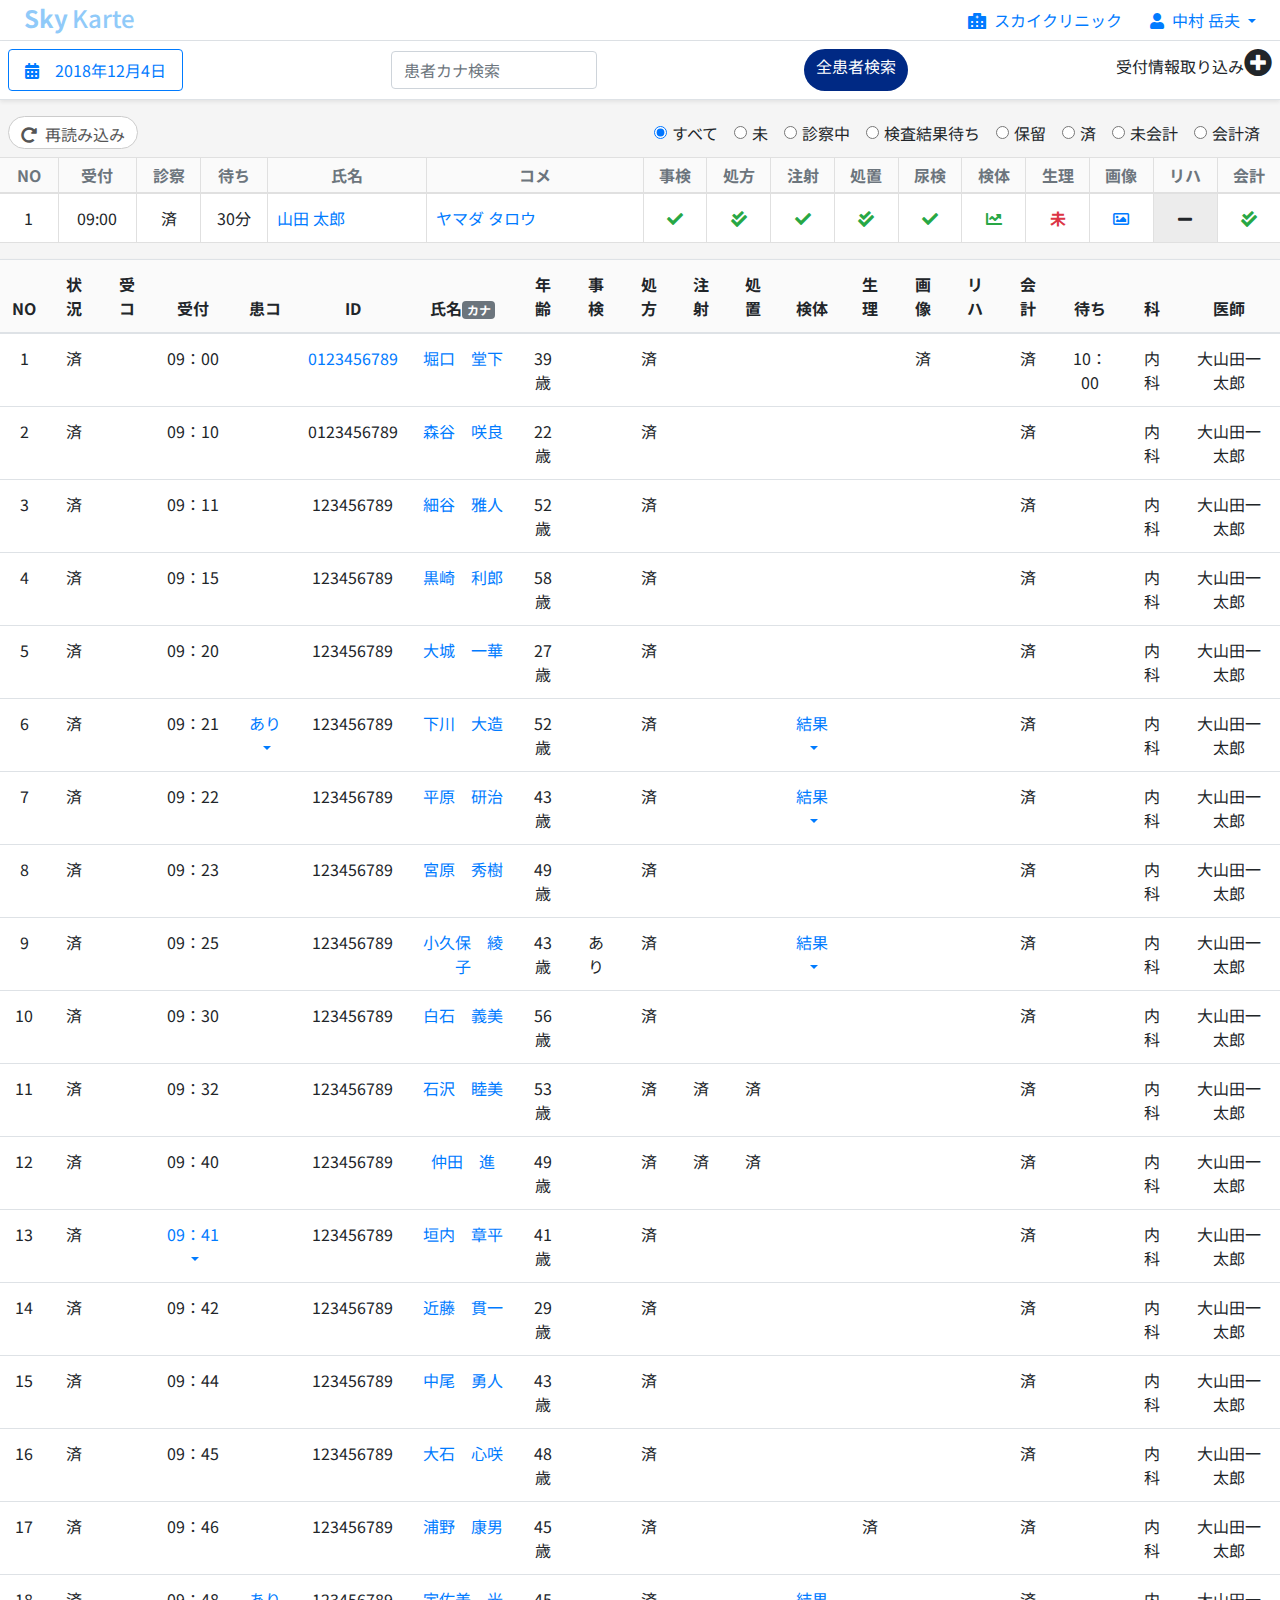
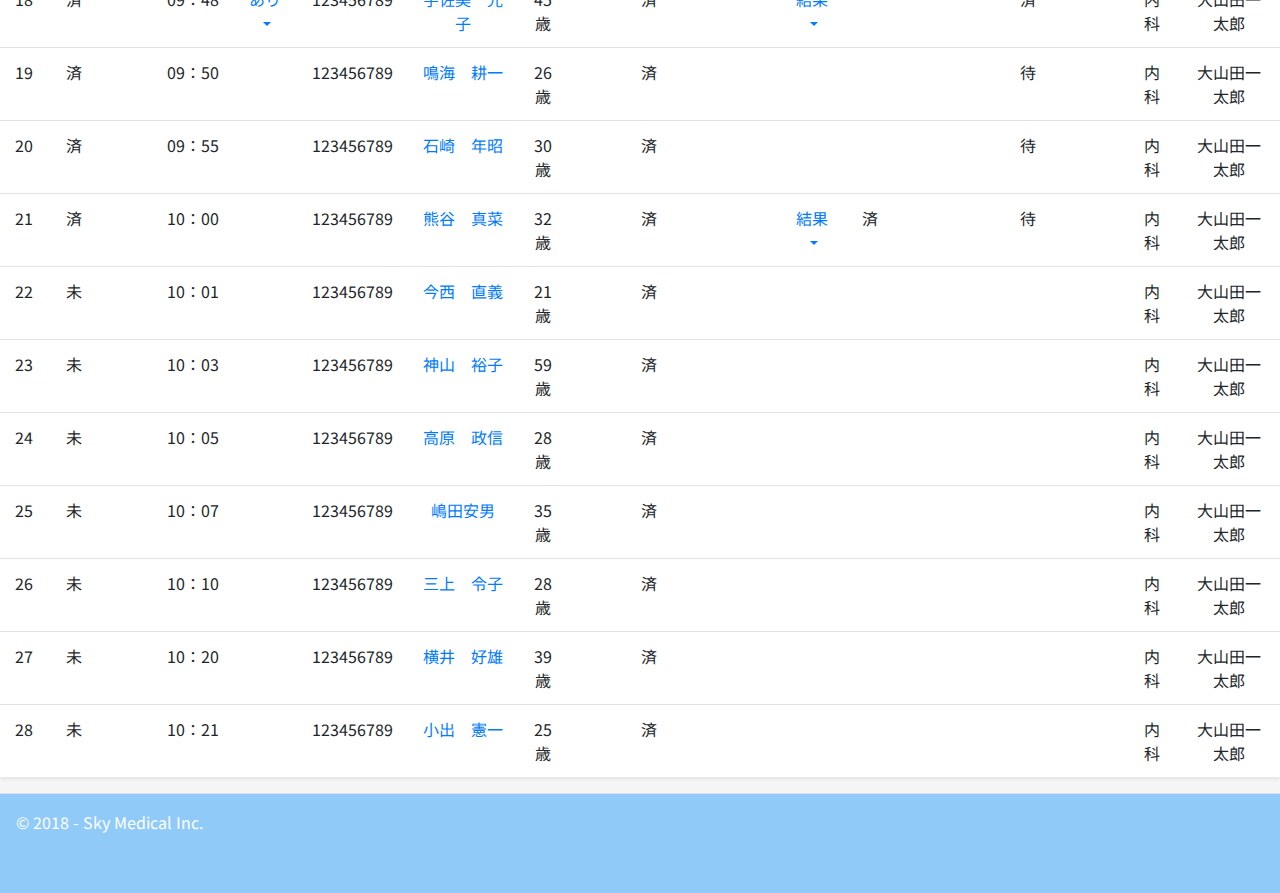
==== Views/2display/01.html @ 01bbee12 "init" ====
<!DOCTYPE html>
<html>

  <head>
    <meta http-equiv="Content-Type" content="text/html; charset=utf-8" />
    <meta charset="utf-8" />
    <meta name="viewport" content="width=device-width, initial-scale=1.0">
    <title>外来患者選択 - スカイカルテ！</title>

    <script src="../../Scripts/vender/jquery/jquery-3.3.1.min.js"></script>
    <script src="../../Scripts/vender/jquery/modernizr-2.8.3.js"></script>

    <link href="../../Content/common.css" rel="stylesheet" />

    <link href="../../Content/style.css" rel="stylesheet" />

    <link href="../../Content/vender/bootstrap/bootstrap.min.css"
      rel="stylesheet" />
    <link href="../../Content/vender/fontawesome/all.min.css" rel="stylesheet"
      />

    <link href="https://fonts.googleapis.com/css?family=Noto+Sans+JP"
      rel="stylesheet">

  </head>

  <body>
    <!-- header -->
    <header class="border-bottom header w-100">
      <div class="primary-bar d-flex justify-content-between px-4">
        <h1 class="h4 d-inline-block mt-1">
          <span class="font-weight-bold mr-1">Sky</span>Karte
        </h1>
        <div class="dropdown">
          <a href="#" class="ml-4 mr-4"><i class="fas fa-hospital-alt
              mr-2"></i>スカイクリニック</a>
          <a class="dropdown-toggle" href="#" role="button"
            id="dropdownPersonalLink" data-toggle="dropdown"
            aria-haspopup="true" aria-expanded="false">
            <i class="fas fa-user mr-2"></i>中村 岳夫
          </a>
          <div class="dropdown-menu" aria-labelledby="dropdownPersonalLink">
            <a class="dropdown-item" href="#">設定</a>
            <a class="dropdown-item" href="#">ログアウト</a>
          </div>
        </div>
      </div>
    </header>
    <!-- /header -->

    <!-- wrapper -->
    <div class="wrapper">

      <!-- controll area -->
      <div class="accordion bg-white border-bottom pt-2 shadow-sm"
        id="search_accordion">
        <div class="d-flex justify-content-between pb-2 px-2">
          <div class="d-flex">
            <p class="btn btn-outline-primary mb-0 px-3 py-2"><i class="fas
                fa-calendar-alt"></i><span class="pl-3">2018年12月4日</span></p>
          </div>
          <form class="form-inline">
            <input class="form-control" type="text" placeholder="患者カナ検索">
          </form>
          <span class="M-btn ripple"><a href="#" class="align-middle">全患者検索</a></span>
          <p class="collapsed PL-btn PL-btn-non" data-toggle="collapse"
            data-target="#collapseThree" aria-expanded="false"
            aria-controls="collapseThree">受付情報取り込み<i class="fas fa-plus-circle h3"></i></p>
        </div>
        <div id="collapseThree" class="collapse pb-2 px-2"
          aria-labelledby="headingThree" data-parent="#search_accordion">
          <span class="M-btn ripple"><a href="#" class="align-middle">全患者検索</a></span>
        </div>
      </div>
      <!-- /controll area -->

      <!-- content -->
      <div class="content">

        <!-- table -->
        <div class="mb-2 mt-3 d-flex justify-content-between px-2">
          <span class="M-btn-OL ripple"><a href="#" class="align-middle"><i class="fa fa-redo-alt mr-2"></i>再読み込み</a></span>
          <form class="exam-situation">
            <ul class="mb-0 mt-1">
              <li class="form-check form-check-inline exam--all">
                <input class="form-check-input" type="radio"
                  name="inlineRadioOptions" id="inlineRadio1" value="1"
                  checked>
                <label class="form-check-label" for="inlineRadio1">すべて</label>
              </li>
              <li class="form-check form-check-inline exam--yet">
                <input class="form-check-input" type="radio"
                  name="inlineRadioOptions" id="inlineRadio2" value="2">
                <label class="form-check-label" for="inlineRadio2">未</label>
              </li>
              <li class="form-check form-check-inline">
                <input class="form-check-input" type="radio"
                  name="inlineRadioOptions" id="inlineRadio3" value="3">
                <label class="form-check-label" for="inlineRadio3">診察中</label>
              </li>
              <li class="form-check form-check-inline">
                <input class="form-check-input" type="radio"
                  name="inlineRadioOptions" id="inlineRadio4" value="4">
                <label class="form-check-label" for="inlineRadio4">検査結果待ち</label>
              </li>
              <li class="form-check form-check-inline">
                <input class="form-check-input" type="radio"
                  name="inlineRadioOptions" id="inlineRadio5" value="5">
                <label class="form-check-label" for="inlineRadio5">保留</label>
              </li>
              <li class="form-check form-check-inline">
                <input class="form-check-input" type="radio"
                  name="inlineRadioOptions" id="inlineRadio6" value="6">
                <label class="form-check-label" for="inlineRadio6">済</label>
              </li>
              <li class="form-check form-check-inline">
                <input class="form-check-input" type="radio"
                  name="inlineRadioOptions" id="inlineRadio7" value="7">
                <label class="form-check-label" for="inlineRadio7">未会計</label>
              </li>
              <li class="form-check form-check-inline">
                <input class="form-check-input" type="radio"
                  name="inlineRadioOptions" id="inlineRadio8" value="8">
                <label class="form-check-label" for="inlineRadio8">会計済</label>
              </li>
            </ul>
          </form>

        </div>
        <table class="data-table mb-3">
          <thead>
            <tr>
              <th class="text-muted text-center" scope="col">NO</th>
              <th class="text-muted text-center" scope="col">受付</th>
              <th class="text-muted text-center" scope="col">診察</th>
              <th class="text-muted text-center" scope="col">待ち</th>
              <th class="text-muted text-center" scope="col">氏名</th>
              <th class="text-muted text-center" scope="col">コメ</th>
              <th class="text-muted text-center" scope="col">事検</th>
              <th class="text-muted text-center" scope="col">処方</th>
              <th class="text-muted text-center" scope="col">注射</th>
              <th class="text-muted text-center" scope="col">処置</th>
              <th class="text-muted text-center" scope="col">尿検</th>
              <th class="text-muted text-center" scope="col">検体</th>
              <th class="text-muted text-center" scope="col">生理</th>
              <th class="text-muted text-center" scope="col">画像</th>
              <th class="text-muted text-center" scope="col">リハ</th>
              <th class="text-muted text-center" scope="col">会計</th>
            </tr>
          </thead>
          <tbody>
            <tr class="exam__item exam__item--done">
              <td class="text-center py-2" scope="row">1</td>
              <td class="text-center">09:00</td>
              <td class="text-center">済</td>
              <td class="text-center">30分</td>
              <td class="text-left"><a href="02.html" title="0123456789"
                  class="px-2">山田 太郎</a></td>
              <td><a href="02.html" title="0123456789" class="px-2">ヤマダ タロウ</a></td>
              <td class="text-center"><i class="fas fa-check text-success"></i></td>
              <td class="text-center"><i class="fas fa-check-double
                  text-success"></i></td>
              <td class="text-center"><i class="fas fa-check text-success"></i></td>
              <td class="text-center"><i class="fas fa-check-double
                  text-success"></i></td>
              <td class="text-center"><i class="fas fa-check text-success"></i></td>
              <td class="text-center"><i class="fas fa-chart-line text-success"></i></td>
              <td class="text-center text-danger font-weight-bold">未</td>
              <td class="text-center"><a href="#"><i class="far fa-image"></i></a></td>
              <td class="text-center" style="background-color:
                rgba(0,0,0,.075)"><i class="fas fa-minus"></i></td>
              <td class="text-center"><i class="fas fa-check-double
                  text-success"></i></td>
            </tr>

          </tbody>
        </table>

        <table class="bg-white shadow-sm table table-hover">
          <thead class="">
              <tr>
                  <th class="text-center" scope="col">NO</th>
                  <th class="text-center" scope="col">状況</th>
                  <th class="text-center" scope="col">受コ</th>
                  <th class="text-center" scope="col">受付</th>
                  <th class="text-center" scope="col">患コ</th>
                  <th class="text-center" scope="col">ID</th>
                  <th class="text-center" scope="col">氏名<span class="badge badge-secondary">カナ</span></th>
                  <th class="text-center" scope="col">年齢</th>
                  <th class="text-center" scope="col">事検</th>
                  <th class="text-center" scope="col">処方</th>
                  <th class="text-center" scope="col">注射</th>
                  <th class="text-center" scope="col">処置</th>
                  <th class="text-center" scope="col">検体</th>
                  <th class="text-center" scope="col">生理</th>
                  <th class="text-center" scope="col">画像</th>
                  <th class="text-center" scope="col">リハ</th>
                  <th class="text-center" scope="col">会計</th>
                  <th class="text-center" scope="col">待ち</th>
                  <th class="text-center" scope="col">科</th>
                  <th class="text-center" scope="col">医師</th>
              </tr>
          </thead>
          <tbody>
              <tr>
                  <td class="text-center" scope="row">1</td>
                  <td class="text-center">済</td>
                  <td class="text-center"></td>
                  <td class="text-center">09：00</td>
                  <td class="text-center"></td>
                  <td class="text-center"><a href="/PatientDashboard">0123456789</a></td>
                  <td class="text-center"><a href="#ho" title="ホリグチ　ドウシタ">堀口　堂下</a></td>
                  <td class="text-center">39歳</td>
                  <td class="text-center"></td>
                  <td class="text-center">済</td>
                  <td class="text-center"></td>
                  <td class="text-center"></td>
                  <td class="text-center"></td>
                  <td class="text-center"></td>
                  <td class="text-center">済</td>
                  <td class="text-center"></td>
                  <td class="text-center">済</td>
                  <td class="text-center">10：00</td>
                  <td class="text-center">内科</td>
                  <td class="text-center">大山田一太郎</td>
              </tr>
              <tr>
                  <td class="text-center" scope="row">2</td>
                  <td class="text-center">済</td>
                  <td class="text-center"></td>
                  <td class="text-center">09：10</td>
                  <td class="text-center"></td>
                  <td class="text-center">0123456789</td>
                  <td class="text-center"><a href="#ho" title="モリヤ　サラ">森谷　咲良</a></td>
                  <td class="text-center">22歳</td>
                  <td class="text-center"></td>
                  <td class="text-center">済</td>
                  <td class="text-center"></td>
                  <td class="text-center"></td>
                  <td class="text-center"></td>
                  <td class="text-center"></td>
                  <td class="text-center"></td>
                  <td class="text-center"></td>
                  <td class="text-center">済</td>
                  <td class="text-center"></td>
                  <td class="text-center">内科</td>
                  <td class="text-center">大山田一太郎</td>
              </tr>
              <tr>
                  <td class="text-center" scope="row">3</td>
                  <td class="text-center">済</td>
                  <td class="text-center"></td>
                  <td class="text-center">09：11</td>
                  <td class="text-center"></td>
                  <td class="text-center">123456789</td>
                  <td class="text-center"><a href="#ho" title="ホソヤ　マサト">細谷　雅人</a></td>
                  <td class="text-center">52歳</td>
                  <td class="text-center"></td>
                  <td class="text-center">済</td>
                  <td class="text-center"></td>
                  <td class="text-center"></td>
                  <td class="text-center"></td>
                  <td class="text-center"></td>
                  <td class="text-center"></td>
                  <td class="text-center"></td>
                  <td class="text-center">済</td>
                  <td class="text-center"></td>
                  <td class="text-center">内科</td>
                  <td class="text-center">大山田一太郎</td>
              </tr>
              <tr>
                  <td class="text-center" scope="row">4</td>
                  <td class="text-center">済</td>
                  <td class="text-center"></td>
                  <td class="text-center">09：15</td>
                  <td class="text-center"></td>
                  <td class="text-center">123456789</td>
                  <td class="text-center"><a href="#ho" title="クロザキ　トシロウ">黒崎　利郎</a></td>
                  <td class="text-center">58歳</td>
                  <td class="text-center"></td>
                  <td class="text-center">済</td>
                  <td class="text-center"></td>
                  <td class="text-center"></td>
                  <td class="text-center"></td>
                  <td class="text-center"></td>
                  <td class="text-center"></td>
                  <td class="text-center"></td>
                  <td class="text-center">済</td>
                  <td class="text-center"></td>
                  <td class="text-center">内科</td>
                  <td class="text-center">大山田一太郎</td>
              </tr>
              <tr>
                  <td class="text-center" scope="row">5</td>
                  <td class="text-center">済</td>
                  <td class="text-center"></td>
                  <td class="text-center">09：20</td>
                  <td class="text-center"></td>
                  <td class="text-center">123456789</td>
                  <td class="text-center"><a href="#ho" title="オオシロ　イチカ">大城　一華</a></td>
                  <td class="text-center">27歳</td>
                  <td class="text-center"></td>
                  <td class="text-center">済</td>
                  <td class="text-center"></td>
                  <td class="text-center"></td>
                  <td class="text-center"></td>
                  <td class="text-center"></td>
                  <td class="text-center"></td>
                  <td class="text-center"></td>
                  <td class="text-center">済</td>
                  <td class="text-center"></td>
                  <td class="text-center">内科</td>
                  <td class="text-center">大山田一太郎</td>
              </tr>
              <tr>
                  <td class="text-center" scope="row">6</td>
                  <td class="text-center">済</td>
                  <td class="text-center"></td>
                  <td class="text-center">09：21</td>
                  <td class="text-center">
                      <div class="dropdown">
                          <a class="dropdown-toggle" href="#" role="button" id="dropdownMenuLink" data-toggle="dropdown" aria-haspopup="true" aria-expanded="false">あり</a>
                          <div class="dropdown-menu" aria-labelledby="dropdownMenuLink">
                              <a class="dropdown-item" href="#">難聴</a>
                          </div>
                      </div>
                  </td>
                  <td class="text-center">123456789</td>
                  <td class="text-center"><a href="#ho" title="シモカワ　タイゾウ">下川　大造</a></td>
                  <td class="text-center">52歳</td>
                  <td class="text-center"></td>
                  <td class="text-center">済</td>
                  <td class="text-center"></td>
                  <td class="text-center"></td>
                  <td class="text-center">
                      <div class="dropdown">
                          <a class="dropdown-toggle" href="#" role="button" id="dropdownMenuLink" data-toggle="dropdown" aria-haspopup="true" aria-expanded="false">
                              結果
                          </a>
                          <div class="dropdown-menu" aria-labelledby="dropdownMenuLink">
                              <a class="dropdown-item" href="#">最終</a>
                              <a class="dropdown-item" href="#">中間</a>
                          </div>
                      </div>
                  </td>
                  <td class="text-center"></td>
                  <td class="text-center"></td>
                  <td class="text-center"></td>
                  <td class="text-center">済</td>
                  <td class="text-center"></td>
                  <td class="text-center">内科</td>
                  <td class="text-center">大山田一太郎</td>
              </tr>
              <tr>
                  <td class="text-center" scope="row">7</td>
                  <td class="text-center">済</td>
                  <td class="text-center"></td>
                  <td class="text-center">09：22</td>
                  <td class="text-center"></td>
                  <td class="text-center">123456789</td>
                  <td class="text-center"><a href="#ho" title="ヒラハラ　ケンジ">平原　研治</a></td>
                  <td class="text-center">43歳</td>
                  <td class="text-center"></td>
                  <td class="text-center">済</td>
                  <td class="text-center"></td>
                  <td class="text-center"></td>
                  <td class="text-center">
                      <div class="dropdown">
                          <a class="dropdown-toggle" href="#" role="button" id="dropdownMenuLink" data-toggle="dropdown" aria-haspopup="true" aria-expanded="false">
                              結果
                          </a>
                          <div class="dropdown-menu" aria-labelledby="dropdownMenuLink">
                              <a class="dropdown-item" href="#">最終</a>
                              <a class="dropdown-item" href="#">中間</a>
                          </div>
                      </div>
                  </td>
                  <td class="text-center"></td>
                  <td class="text-center"></td>
                  <td class="text-center"></td>
                  <td class="text-center">済</td>
                  <td class="text-center"></td>
                  <td class="text-center">内科</td>
                  <td class="text-center">大山田一太郎</td>
              </tr>
              <tr>
                  <td class="text-center" scope="row">8</td>
                  <td class="text-center">済</td>
                  <td class="text-center"></td>
                  <td class="text-center">09：23</td>
                  <td class="text-center"></td>
                  <td class="text-center">123456789</td>
                  <td class="text-center"><a href="#ho" title="ミヤハラ　ヒデキ">宮原　秀樹</a></td>
                  <td class="text-center">49歳</td>
                  <td class="text-center"></td>
                  <td class="text-center">済</td>
                  <td class="text-center"></td>
                  <td class="text-center"></td>
                  <td class="text-center"></td>
                  <td class="text-center"></td>
                  <td class="text-center"></td>
                  <td class="text-center"></td>
                  <td class="text-center">済</td>
                  <td class="text-center"></td>
                  <td class="text-center">内科</td>
                  <td class="text-center">大山田一太郎</td>
              </tr>
              <tr>
                  <td class="text-center" scope="row">9</td>
                  <td class="text-center">済</td>
                  <td class="text-center"></td>
                  <td class="text-center">09：25</td>
                  <td class="text-center"></td>
                  <td class="text-center">123456789</td>
                  <td class="text-center"><a href="#ho" title="コクボ　アヤコ">小久保　綾子</a></td>
                  <td class="text-center">43歳</td>
                  <td class="text-center">あり</td>
                  <td class="text-center">済</td>
                  <td class="text-center"></td>
                  <td class="text-center"></td>
                  <td class="text-center">
                      <div class="dropdown">
                          <a class="dropdown-toggle" href="#" role="button" id="dropdownMenuLink" data-toggle="dropdown" aria-haspopup="true" aria-expanded="false">
                              結果
                          </a>
                          <div class="dropdown-menu" aria-labelledby="dropdownMenuLink">
                              <a class="dropdown-item" href="#">最終</a>
                              <a class="dropdown-item" href="#">中間</a>
                          </div>
                      </div>
                  </td>
                  <td class="text-center"></td>
                  <td class="text-center"></td>
                  <td class="text-center"></td>
                  <td class="text-center">済</td>
                  <td class="text-center"></td>
                  <td class="text-center">内科</td>
                  <td class="text-center">大山田一太郎</td>
              </tr>
              <tr>
                  <td class="text-center" scope="row">10</td>
                  <td class="text-center">済</td>
                  <td class="text-center"></td>
                  <td class="text-center">09：30</td>
                  <td class="text-center"></td>
                  <td class="text-center">123456789</td>
                  <td class="text-center"><a href="#ho" title="シライシ　ヨシミ">白石　義美</a></td>
                  <td class="text-center">56歳</td>
                  <td class="text-center"></td>
                  <td class="text-center">済</td>
                  <td class="text-center"></td>
                  <td class="text-center"></td>
                  <td class="text-center"></td>
                  <td class="text-center"></td>
                  <td class="text-center"></td>
                  <td class="text-center"></td>
                  <td class="text-center">済</td>
                  <td class="text-center"></td>
                  <td class="text-center">内科</td>
                  <td class="text-center">大山田一太郎</td>
              </tr>
              <tr>
                  <td class="text-center" scope="row">11</td>
                  <td class="text-center">済</td>
                  <td class="text-center"></td>
                  <td class="text-center">09：32</td>
                  <td class="text-center"></td>
                  <td class="text-center">123456789</td>
                  <td class="text-center"><a href="#ho" title="イシザワ　ムツミ">石沢　睦美</a></td>
                  <td class="text-center">53歳</td>
                  <td class="text-center"></td>
                  <td class="text-center">済</td>
                  <td class="text-center">済</td>
                  <td class="text-center">済</td>
                  <td class="text-center"></td>
                  <td class="text-center"></td>
                  <td class="text-center"></td>
                  <td class="text-center"></td>
                  <td class="text-center">済</td>
                  <td class="text-center"></td>
                  <td class="text-center">内科</td>
                  <td class="text-center">大山田一太郎</td>
              </tr>
              <tr>
                  <td class="text-center" scope="row">12</td>
                  <td class="text-center">済</td>
                  <td class="text-center"></td>
                  <td class="text-center">09：40</td>
                  <td class="text-center"></td>
                  <td class="text-center">123456789</td>
                  <td class="text-center"><a href="#ho" title="ナカダ　ススム">仲田　進</a></td>
                  <td class="text-center">49歳</td>
                  <td class="text-center"></td>
                  <td class="text-center">済</td>
                  <td class="text-center">済</td>
                  <td class="text-center">済</td>
                  <td class="text-center"></td>
                  <td class="text-center"></td>
                  <td class="text-center"></td>
                  <td class="text-center"></td>
                  <td class="text-center">済</td>
                  <td class="text-center"></td>
                  <td class="text-center">内科</td>
                  <td class="text-center">大山田一太郎</td>
              </tr>
              <tr>
                  <td class="text-center" scope="row">13</td>
                  <td class="text-center">済</td>
                  <td class="text-center">
                  </td>
                  <td class="text-center">
                    <div class="dropdown">
                      <a class="dropdown-toggle" href="#" role="button" id="dropdownMenuLink" data-toggle="dropdown" aria-haspopup="true" aria-expanded="false">09：41</a>
                      <div class="dropdown-menu" aria-labelledby="dropdownMenuLink">
                        <a class="dropdown-item" href="#">早めに診察</a>
                      </div>
                    </div>
                  </td>
                  <td class="text-center"></td>
                  <td class="text-center">123456789</td>
                  <td class="text-center"><a href="#ho" title="カキウチ　ショウヘイ">垣内　章平</a></td>
                  <td class="text-center">41歳</td>
                  <td class="text-center"></td>
                  <td class="text-center">済</td>
                  <td class="text-center"></td>
                  <td class="text-center"></td>
                  <td class="text-center"></td>
                  <td class="text-center"></td>
                  <td class="text-center"></td>
                  <td class="text-center"></td>
                  <td class="text-center">済</td>
                  <td class="text-center"></td>
                  <td class="text-center">内科</td>
                  <td class="text-center">大山田一太郎</td>
              </tr>
              <tr>
                  <td class="text-center" scope="row">14</td>
                  <td class="text-center">済</td>
                  <td class="text-center"></td>
                  <td class="text-center">09：42</td>
                  <td class="text-center"></td>
                  <td class="text-center">123456789</td>
                  <td class="text-center"><a href="#ho" title="コンドウ　カンイチ">近藤　貫一</a></td>
                  <td class="text-center">29歳</td>
                  <td class="text-center"></td>
                  <td class="text-center">済</td>
                  <td class="text-center"></td>
                  <td class="text-center"></td>
                  <td class="text-center"></td>
                  <td class="text-center"></td>
                  <td class="text-center"></td>
                  <td class="text-center"></td>
                  <td class="text-center">済</td>
                  <td class="text-center"></td>
                  <td class="text-center">内科</td>
                  <td class="text-center">大山田一太郎</td>
              </tr>
              <tr>
                  <td class="text-center" scope="row">15</td>
                  <td class="text-center">済</td>
                  <td class="text-center"></td>
                  <td class="text-center">09：44</td>
                  <td class="text-center"></td>
                  <td class="text-center">123456789</td>
                  <td class="text-center"><a href="#ho" title="ナカオ　ハヤト">中尾　勇人</a></td>
                  <td class="text-center">43歳</td>
                  <td class="text-center"></td>
                  <td class="text-center">済</td>
                  <td class="text-center"></td>
                  <td class="text-center"></td>
                  <td class="text-center"></td>
                  <td class="text-center"></td>
                  <td class="text-center"></td>
                  <td class="text-center"></td>
                  <td class="text-center">済</td>
                  <td class="text-center"></td>
                  <td class="text-center">内科</td>
                  <td class="text-center">大山田一太郎</td>
              </tr>
              <tr>
                  <td class="text-center" scope="row">16</td>
                  <td class="text-center">済</td>
                  <td class="text-center"></td>
                  <td class="text-center">09：45</td>
                  <td class="text-center"></td>
                  <td class="text-center">123456789</td>
                  <td class="text-center"><a href="#ho" title="オオイシ　ミサキ">大石　心咲</a></td>
                  <td class="text-center">48歳</td>
                  <td class="text-center"></td>
                  <td class="text-center">済</td>
                  <td class="text-center"></td>
                  <td class="text-center"></td>
                  <td class="text-center"></td>
                  <td class="text-center"></td>
                  <td class="text-center"></td>
                  <td class="text-center"></td>
                  <td class="text-center">済</td>
                  <td class="text-center"></td>
                  <td class="text-center">内科</td>
                  <td class="text-center">大山田一太郎</td>
              </tr>
              <tr>
                  <td class="text-center" scope="row">17</td>
                  <td class="text-center">済</td>
                  <td class="text-center"></td>
                  <td class="text-center">09：46</td>
                  <td class="text-center"></td>
                  <td class="text-center">123456789</td>
                  <td class="text-center"><a href="#ho" title="ウラノ　ヤスオ">浦野　康男</a></td>
                  <td class="text-center">45歳</td>
                  <td class="text-center"></td>
                  <td class="text-center">済</td>
                  <td class="text-center"></td>
                  <td class="text-center"></td>
                  <td class="text-center"></td>
                  <td class="text-center">済</td>
                  <td class="text-center"></td>
                  <td class="text-center"></td>
                  <td class="text-center">済</td>
                  <td class="text-center"></td>
                  <td class="text-center">内科</td>
                  <td class="text-center">大山田一太郎</td>
              </tr>
              <tr>
                  <td class="text-center" scope="row">18</td>
                  <td class="text-center">済</td>
                  <td class="text-center"></td>
                  <td class="text-center">09：48</td>
                  <td class="text-center">
                      <div class="dropdown">
                          <a class="dropdown-toggle" href="#" role="button" id="dropdownMenuLink" data-toggle="dropdown" aria-haspopup="true" aria-expanded="false">あり</a>
                          <div class="dropdown-menu" aria-labelledby="dropdownMenuLink">
                              <a class="dropdown-item" href="#">VIP</a>
                          </div>
                      </div>
                  </td>
                  <td class="text-center">123456789</td>
                  <td class="text-center"><a href="#ho" title="ウサミ　ミツコ">宇佐美　光子</a></td>
                  <td class="text-center">45歳</td>
                  <td class="text-center"></td>
                  <td class="text-center">済</td>
                  <td class="text-center"></td>
                  <td class="text-center"></td>
                  <td class="text-center">
                      <div class="dropdown">
                          <a class="dropdown-toggle" href="#" role="button" id="dropdownMenuLink" data-toggle="dropdown" aria-haspopup="true" aria-expanded="false">
                              結果
                          </a>
                          <div class="dropdown-menu" aria-labelledby="dropdownMenuLink">
                              <a class="dropdown-item" href="#">最終</a>
                              <a class="dropdown-item" href="#">中間</a>
                          </div>
                      </div>
                  </td>
                  <td class="text-center"></td>
                  <td class="text-center"></td>
                  <td class="text-center"></td>
                  <td class="text-center">済</td>
                  <td class="text-center"></td>
                  <td class="text-center">内科</td>
                  <td class="text-center">大山田一太郎</td>
              </tr>
              <tr>
                  <td class="text-center" scope="row">19</td>
                  <td class="text-center">済</td>
                  <td class="text-center"></td>
                  <td class="text-center">09：50</td>
                  <td class="text-center"></td>
                  <td class="text-center">123456789</td>
                  <td class="text-center"><a href="#ho" title="ナルミ　コウイチ">鳴海　耕一</a></td>
                  <td class="text-center">26歳</td>
                  <td class="text-center"></td>
                  <td class="text-center">済</td>
                  <td class="text-center"></td>
                  <td class="text-center"></td>
                  <td class="text-center"></td>
                  <td class="text-center"></td>
                  <td class="text-center"></td>
                  <td class="text-center"></td>
                  <td class="text-center">待</td>
                  <td class="text-center"></td>
                  <td class="text-center">内科</td>
                  <td class="text-center">大山田一太郎</td>
              </tr>
              <tr>
                  <td class="text-center" scope="row">20</td>
                  <td class="text-center">済</td>
                  <td class="text-center"></td>
                  <td class="text-center">09：55</td>
                  <td class="text-center"></td>
                  <td class="text-center">123456789</td>
                  <td class="text-center"><a href="#ho" title="イシザキ　トシアキ">石崎　年昭</a></td>
                  <td class="text-center">30歳</td>
                  <td class="text-center"></td>
                  <td class="text-center">済</td>
                  <td class="text-center"></td>
                  <td class="text-center"></td>
                  <td class="text-center"></td>
                  <td class="text-center"></td>
                  <td class="text-center"></td>
                  <td class="text-center"></td>
                  <td class="text-center">待</td>
                  <td class="text-center"></td>
                  <td class="text-center">内科</td>
                  <td class="text-center">大山田一太郎</td>
              </tr>
              <tr>
                  <td class="text-center" scope="row">21</td>
                  <td class="text-center">済</td>
                  <td class="text-center"></td>
                  <td class="text-center">10：00</td>
                  <td class="text-center"></td>
                  <td class="text-center">123456789</td>
                  <td class="text-center"><a href="#ho" title="クマガ　ヤマナ">熊谷　真菜</a></td>
                  <td class="text-center">32歳</td>
                  <td class="text-center"></td>
                  <td class="text-center">済</td>
                  <td class="text-center"></td>
                  <td class="text-center"></td>
                  <td class="text-center">
                      <div class="dropdown">
                          <a class="dropdown-toggle" href="#" role="button" id="dropdownMenuLink" data-toggle="dropdown" aria-haspopup="true" aria-expanded="false">
                              結果
                          </a>
                          <div class="dropdown-menu" aria-labelledby="dropdownMenuLink">
                              <a class="dropdown-item" href="#">最終</a>
                              <a class="dropdown-item" href="#">中間</a>
                          </div>
                      </div>
                  </td>
                  <td class="text-center">済</td>
                  <td class="text-center"></td>
                  <td class="text-center"></td>
                  <td class="text-center">待</td>
                  <td class="text-center"></td>
                  <td class="text-center">内科</td>
                  <td class="text-center">大山田一太郎</td>
              </tr>
              <tr>
                  <td class="text-center" scope="row">22</td>
                  <td class="text-center">未</td>
                  <td class="text-center"></td>
                  <td class="text-center">10：01</td>
                  <td class="text-center"></td>
                  <td class="text-center">123456789</td>
                  <td class="text-center"><a href="#ho" title="イマニシ　ナオヨシ">今西　直義</a></td>
                  <td class="text-center">21歳</td>
                  <td class="text-center"></td>
                  <td class="text-center">済</td>
                  <td class="text-center"></td>
                  <td class="text-center"></td>
                  <td class="text-center"></td>
                  <td class="text-center"></td>
                  <td class="text-center"></td>
                  <td class="text-center"></td>
                  <td class="text-center"></td>
                  <td class="text-center"></td>
                  <td class="text-center">内科</td>
                  <td class="text-center">大山田一太郎</td>
              </tr>
              <tr>
                  <td class="text-center" scope="row">23</td>
                  <td class="text-center">未</td>
                  <td class="text-center"></td>
                  <td class="text-center">10：03</td>
                  <td class="text-center"></td>
                  <td class="text-center">123456789</td>
                  <td class="text-center"><a href="#ho" title="カミヤマ　ヒロコ">神山　裕子</a></td>
                  <td class="text-center">59歳</td>
                  <td class="text-center"></td>
                  <td class="text-center">済</td>
                  <td class="text-center"></td>
                  <td class="text-center"></td>
                  <td class="text-center"></td>
                  <td class="text-center"></td>
                  <td class="text-center"></td>
                  <td class="text-center"></td>
                  <td class="text-center"></td>
                  <td class="text-center"></td>
                  <td class="text-center">内科</td>
                  <td class="text-center">大山田一太郎</td>
              </tr>
              <tr>
                  <td class="text-center" scope="row">24</td>
                  <td class="text-center">未</td>
                  <td class="text-center"></td>
                  <td class="text-center">10：05</td>
                  <td class="text-center"></td>
                  <td class="text-center">123456789</td>
                  <td class="text-center"><a href="#ho" title="タカハラ　マサノブ">高原　政信</a></td>
                  <td class="text-center">28歳</td>
                  <td class="text-center"></td>
                  <td class="text-center">済</td>
                  <td class="text-center"></td>
                  <td class="text-center"></td>
                  <td class="text-center"></td>
                  <td class="text-center"></td>
                  <td class="text-center"></td>
                  <td class="text-center"></td>
                  <td class="text-center"></td>
                  <td class="text-center"></td>
                  <td class="text-center">内科</td>
                  <td class="text-center">大山田一太郎</td>
              </tr>
              <tr>
                  <td class="text-center" scope="row">25</td>
                  <td class="text-center">未</td>
                  <td class="text-center"></td>
                  <td class="text-center">10：07</td>
                  <td class="text-center"></td>
                  <td class="text-center">123456789</td>
                  <td class="text-center"><a href="#ho" title="シマダヤスオ">嶋田安男</a></td>
                  <td class="text-center">35歳</td>
                  <td class="text-center"></td>
                  <td class="text-center">済</td>
                  <td class="text-center"></td>
                  <td class="text-center"></td>
                  <td class="text-center"></td>
                  <td class="text-center"></td>
                  <td class="text-center"></td>
                  <td class="text-center"></td>
                  <td class="text-center"></td>
                  <td class="text-center"></td>
                  <td class="text-center">内科</td>
                  <td class="text-center">大山田一太郎</td>
              </tr>
              <tr>
                  <td class="text-center" scope="row">26</td>
                  <td class="text-center">未</td>
                  <td class="text-center"></td>
                  <td class="text-center">10：10</td>
                  <td class="text-center"></td>
                  <td class="text-center">123456789</td>
                  <td class="text-center"><a href="#ho" title="ミカミ　レイコ">三上　令子</a></td>
                  <td class="text-center">28歳</td>
                  <td class="text-center"></td>
                  <td class="text-center">済</td>
                  <td class="text-center"></td>
                  <td class="text-center"></td>
                  <td class="text-center"></td>
                  <td class="text-center"></td>
                  <td class="text-center"></td>
                  <td class="text-center"></td>
                  <td class="text-center"></td>
                  <td class="text-center"></td>
                  <td class="text-center">内科</td>
                  <td class="text-center">大山田一太郎</td>
              </tr>
              <tr>
                  <td class="text-center" scope="row">27</td>
                  <td class="text-center">未</td>
                  <td class="text-center"></td>
                  <td class="text-center">10：20</td>
                  <td class="text-center"></td>
                  <td class="text-center">123456789</td>
                  <td class="text-center"><a href="#ho" title="ヨコイ　ヨシオ">横井　好雄</a></td>
                  <td class="text-center">39歳</td>
                  <td class="text-center"></td>
                  <td class="text-center">済</td>
                  <td class="text-center"></td>
                  <td class="text-center"></td>
                  <td class="text-center"></td>
                  <td class="text-center"></td>
                  <td class="text-center"></td>
                  <td class="text-center"></td>
                  <td class="text-center"></td>
                  <td class="text-center"></td>
                  <td class="text-center">内科</td>
                  <td class="text-center">大山田一太郎</td>
              </tr>
              <tr>
                  <td class="text-center" scope="row">28</td>
                  <td class="text-center">未</td>
                  <td class="text-center"></td>
                  <td class="text-center">10：21</td>
                  <td class="text-center"></td>
                  <td class="text-center">123456789</td>
                  <td class="text-center"><a href="#ho" title="オデ　ケンイチ">小出　憲一</a></td>
                  <td class="text-center">25歳</td>
                  <td class="text-center"></td>
                  <td class="text-center">済</td>
                  <td class="text-center"></td>
                  <td class="text-center"></td>
                  <td class="text-center"></td>
                  <td class="text-center"></td>
                  <td class="text-center"></td>
                  <td class="text-center"></td>
                  <td class="text-center"></td>
                  <td class="text-center"></td>
                  <td class="text-center">内科</td>
                  <td class="text-center">大山田一太郎</td>
              </tr>
          </tbody>
      </table>


        <!-- /table -->
  

      </div>
      <!-- /content -->

      <!-- footer -->
      <footer class="footer">
        <p>&copy; 2018 - Sky Medical Inc.</p>
      </footer>
      <!-- /footer -->

    </div>
    <!-- /wrapper -->


    <script>
      $('.exam--all').click(function () {
        $('.exam__item').removeClass('d-none');
      })

      $('.exam--yet').click(function () {
        $('.exam__item--done').addClass('d-none');
      })

    </script>
    <script>
      $('.gotoTwoThree').click(function () {
        var backto = localStorage.getItem("backto");
        if (backto != 1) {
          window.open('03.html', '_blank');
        }
      })

    </script>
    <script src="../../Scripts/vender/bootstrap/popper.min.js"></script>
    <script src="../../Scripts/vender/bootstrap/bootstrap.min.js"></script>
    <script src="../../Scripts/ripple.js"></script>

  </body>

</html>
---- Content/common.css ----
@charset "UTF-8";

/*=========================================================================
//
// Base
//
==========================================================================*/

body {
	font-family: -apple-system, BlinkMacSystemFont, 'Noto Sans JP', "Lucida Grande", "Helvetica Neue", YuGothic, "ヒラギノ角ゴ ProN W3", Hiragino Kaku Gothic ProN, Arial, "メイリオ", Meiryo, sans-serif !important;
	background: #f5f5f5 !important;
}

.table thead {
	background: #fafafa;
}

ol,
ul {
	list-style: none;
}

a:visited {
	color: #d05ce3;
}

.bg-color-bg {
	background: #eceff1 !important;
}

::-webkit-scrollbar {
	width: 10px;
}

::-webkit-scrollbar-track {
	background: #fff;
	border-left: solid 1px #ececec;
}

::-webkit-scrollbar-thumb {
	background: #ccc;
	border-radius: 10px;
	box-shadow: inset 0 0 0 2px #fff;
}

/*=========================================================================
//
// Layout
//
==========================================================================*/

.header {
	border-bottom: 1px solid #dee2e6 !important;
	box-sizing: border-box;
	width: 100%;
}

.wrapper {}

.content {}

.contentP {
	margin: 116px 16px 16px 16px;
}

.sidemenu {}

.footer {
	background: #90caf9;
	border-top: 1px solid #dee2e6 !important;
	height: 100px;
	padding: 16px;
	color: #fff;
	width: 100%;
}
---- Content/style.css ----
/*=========================================================================
//
// Module
//
==========================================================================*/

/* Primary bar */
.primary-bar {
	/*background:#90caf9; */
	background: #fff;
	color: #90caf9;
	height: 40px;
	line-height: 40px;
	padding: 0px 16px;
}

/* Secondary bar */
.secondary-bar {
	background:#fff;
	box-shadow: 0 0.125rem 0.25rem rgba(0, 0, 0, 0.075) !important;
	height: 60px;
	line-height: 24px;
}

/* Data table */
.data-table {
	background: #fff;
	border-bottom: 1px solid #e0e0e0;
	line-height: 2;
	width: 100%;
}
.data-table tr {
	border-top: 1px solid #e0e0e0;
}
.data-table th {
	background: #fafafa;
	border-bottom: 2px solid #e0e0e0;
	border-right: 1px solid #e0e0e0;
}
.data-table td {
	border-top: 1px solid #e0e0e0;
	border-right: 1px solid #e0e0e0;
	min-width: 2rem;
	max-width: 8rem;
}
.data-table th:last-child,.data-table td:last-child {
	border-right: 0;
}
.data-table tr:hover {
background-color: rgba(0,0,0,.075);
}

/* Data card */
.data-card {
	border-radius: 4px;
	padding: 1rem;
	margin-right: 2%;
  transition: 0.3s;
	width: 100%;
}
.data-card__header {
	border-left: 4px solid #ddd;
	padding-left: 0.5rem;
	margin-bottom: 0.5rem;
}
.data-card__comment {
	font-size: 90%;
	height: 80px;
	overflow-y: auto;
}
.data-card:hover {
	box-shadow:0px 0px 10px 1px #ccc;
}
.data-card ul li a {
	border-bottom: 1px dashed #ccc;
	text-decoration: none;
}


/* Buttons */
/* material button */
.M-btn {
  background: #002984 ;
  border-radius: 24px;
  cursor: pointer;
  display: inline-block;
  transition: 0.3s;
  padding: 2px 12px;
}
.M-btn a {
  color: #fff !important;
	text-decoration: none !important;
}
.M-btn:hover {
	background: #49599a;
}

/* outline button */
.M-btn-OL {
	background: #FFF;
	border: 1px solid #ccc ;
	border-radius: 24px;
  cursor: pointer;
  display: inline-block;
  transition: 0.3s;
  padding: 2px 12px;
}
.M-btn-OL a {
	color: #555;
	text-decoration: none !important;
}
.M-btn-OL:hover {
	background: #ccc;
}

/* link button */
.M-btn-lk {
  cursor: pointer;
  display: inline-block;
  transition: 0.3s;
  padding: 8px 12px;
}
.M-btn-lk:hover {
	font-weight: bold;
}

/* Button ripple */
.ripple {
  position: relative;
  overflow: hidden;
}
.ripple .rp-effect {
  position: absolute;
  border-radius: 50%;
  opacity: 0.35;
  transform: scale(0);
  background: #FFF;
  animation: ripple 700ms;
  pointer-events: none; 
}
@-webkit-keyframes ripple {
  to {
    opacity: 0;
    transform: scale(2.0);
  }
}
@keyframes ripple {
  to {
    opacity: 0;
    transform: scale(2.0);
  }
}
/* plus-minus button */
.PL-btn {
	cursor: pointer;
	margin-bottom: 0 !important;
}
.PL-btn-non {
	transition: transform 0.3s ease-out;
  transform: rotate(0deg);
}
.PL-btn-active {
	transition: transform 0.3s ease-out;
  transform: rotate(45deg);
}

/*=========================================================================
//
// State
//
==========================================================================*/

.exam__item .dropdown-toggle::after {
	font-family: "Font Awesome 5 Free";
  content: "\f4ad";
	border-top: 0em solid !important;
}

.selectable {
	transition: all 0.3s ease-out;
}
.selectable:hover {
	box-shadow:0px 0px 10px 1px #ccc;
	cursor: pointer;
}
.do-selected .selected-target {
	background: #ccc;
}


.observation {
	max-height: 80px;
	overflow: auto;
}
.observation-bg--base {
	background: lightgoldenrodyellow;
}
.observation-bg---past {
	background: lightcyan;
}

/* FAB button */
.fab-btn {
	position: fixed;
	bottom: 16%;
	right: 40px;
	z-index: 99;
	background: #002984 ;
	text-align: center;
    border-radius: 50%;
	cursor: pointer;
	display: block;
    width: 80px;/*å¹…*/
	height: 80px;/*é«˜ã•*/
	line-height: 80px;
	transition: 0.3s;
	box-shadow: 0 2px 2px 0 rgba(0,0,0,.12), 0 2px 2px 0 rgba(0,0,0,.24);
  }
  .fab-btn a {
	color: #fff !important;
	text-decoration: none !important;
  }
  .fab-btn:hover {
	  background: #49599a;
	  box-shadow: 0 4px 5px 0 rgba(0,0,0,.14), 0 1px 10px 0 rgba(0,0,0,.12), 0 2px 4px -1px rgba(0,0,0,.2);
  }


.rireki {
	margin-bottom: 0;
}

.rireki th {
	background: rgba(0, 0, 0, 0.03);
}

.rireki th,.rireki td {
	border-right: 1px solid #ccc;
}

.rireki-exam  {
	width: 10%;
	min-width: 130px;
}
.rireki-report  {
	width: 30%;
}
.rireki-treat  {
	width: 20%;
}
.rireki-specimena  {
	width: 20%;
}
.rireki-etc  {
	width: 20%;
}


/*=========================================================================
//
// Page
//
==========================================================================*/

/* ペイシェントダッシュボード */

.p-dash {
	width: 100%;
}
.p-dash__left,.p-dash__center,.p-dash__right {
	width: 32%;
}
.p-dash__left {
	margin-right: 2%;
}
.p-dash__center {
	margin-right: 2%;
}

.p-dash__left .card {
	height: 180px;
	overflow-y: hidden;
}
.p-dash__center .card {
	height: 180px;
	overflow-y: hidden;
}
.p-dash__right .card {
	height: 180px;
	overflow-y: hidden;
}

.p-dash__center .ZenkaiShinryoReport .card {
	height: 376px;
	overflow-y: hidden;
}

.p-dash__right .ZenkaiShinryoDrug .card {
	height: 376px;
	overflow-y: hidden;
}
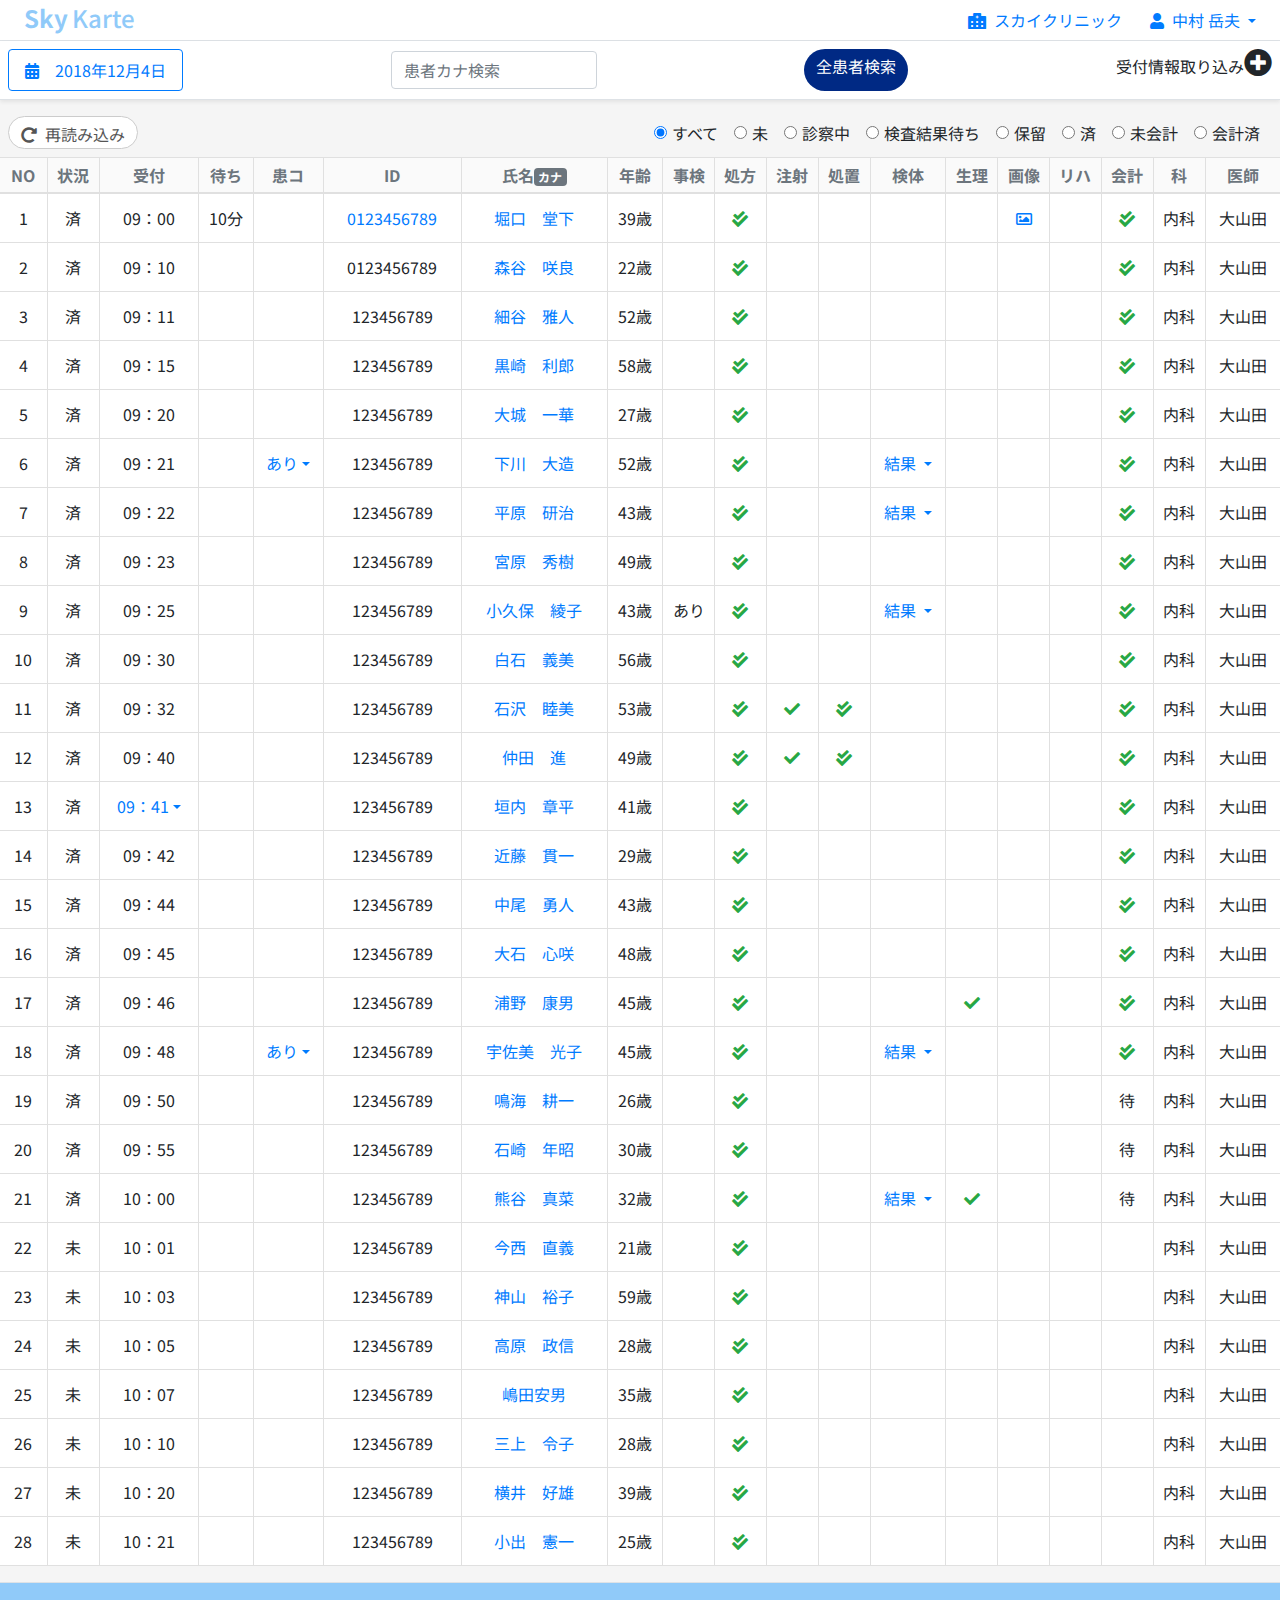
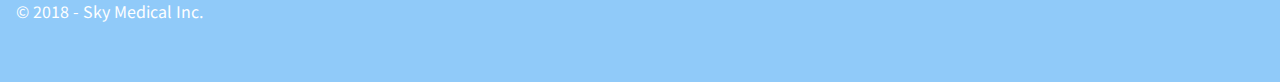
==== commit e248df60: "テーブル編集" ====
--- a/Views/2display/01.html
+++ b/Views/2display/01.html
@@ -127,196 +127,142 @@
           </form>
 
         </div>
+
         <table class="data-table mb-3">
-          <thead>
-            <tr>
-              <th class="text-muted text-center" scope="col">NO</th>
-              <th class="text-muted text-center" scope="col">受付</th>
-              <th class="text-muted text-center" scope="col">診察</th>
-              <th class="text-muted text-center" scope="col">待ち</th>
-              <th class="text-muted text-center" scope="col">氏名</th>
-              <th class="text-muted text-center" scope="col">コメ</th>
-              <th class="text-muted text-center" scope="col">事検</th>
-              <th class="text-muted text-center" scope="col">処方</th>
-              <th class="text-muted text-center" scope="col">注射</th>
-              <th class="text-muted text-center" scope="col">処置</th>
-              <th class="text-muted text-center" scope="col">尿検</th>
-              <th class="text-muted text-center" scope="col">検体</th>
-              <th class="text-muted text-center" scope="col">生理</th>
-              <th class="text-muted text-center" scope="col">画像</th>
-              <th class="text-muted text-center" scope="col">リハ</th>
-              <th class="text-muted text-center" scope="col">会計</th>
-            </tr>
+          <thead class="">
+              <tr>
+                  <th class="text-muted text-center" scope="col">NO</th>
+                  <th class="text-muted text-center" scope="col">状況</th>
+                  <th class="text-muted text-center" scope="col">受付</th>
+                  <th class="text-muted text-center" scope="col">待ち</th>
+                  <th class="text-muted text-center" scope="col">患コ</th>
+                  <th class="text-muted text-center" scope="col">ID</th>
+                  <th class="text-muted text-center" scope="col">氏名<span class="badge badge-secondary">カナ</span></th>
+                  <th class="text-muted text-center" scope="col">年齢</th>
+                  <th class="text-muted text-center" scope="col">事検</th>
+                  <th class="text-muted text-center" scope="col">処方</th>
+                  <th class="text-muted text-center" scope="col">注射</th>
+                  <th class="text-muted text-center" scope="col">処置</th>
+                  <th class="text-muted text-center" scope="col">検体</th>
+                  <th class="text-muted text-center" scope="col">生理</th>
+                  <th class="text-muted text-center" scope="col">画像</th>
+                  <th class="text-muted text-center" scope="col">リハ</th>
+                  <th class="text-muted text-center" scope="col">会計</th>
+                  <th class="text-muted text-center" scope="col">科</th>
+                  <th class="text-muted text-center" scope="col">医師</th>
+              </tr>
           </thead>
           <tbody>
-            <tr class="exam__item exam__item--done">
-              <td class="text-center py-2" scope="row">1</td>
-              <td class="text-center">09:00</td>
-              <td class="text-center">済</td>
-              <td class="text-center">30分</td>
-              <td class="text-left"><a href="02.html" title="0123456789"
-                  class="px-2">山田 太郎</a></td>
-              <td><a href="02.html" title="0123456789" class="px-2">ヤマダ タロウ</a></td>
-              <td class="text-center"><i class="fas fa-check text-success"></i></td>
-              <td class="text-center"><i class="fas fa-check-double
-                  text-success"></i></td>
-              <td class="text-center"><i class="fas fa-check text-success"></i></td>
-              <td class="text-center"><i class="fas fa-check-double
-                  text-success"></i></td>
-              <td class="text-center"><i class="fas fa-check text-success"></i></td>
-              <td class="text-center"><i class="fas fa-chart-line text-success"></i></td>
-              <td class="text-center text-danger font-weight-bold">未</td>
-              <td class="text-center"><a href="#"><i class="far fa-image"></i></a></td>
-              <td class="text-center" style="background-color:
-                rgba(0,0,0,.075)"><i class="fas fa-minus"></i></td>
-              <td class="text-center"><i class="fas fa-check-double
-                  text-success"></i></td>
-            </tr>
-
-          </tbody>
-        </table>
-
-        <table class="bg-white shadow-sm table table-hover">
-          <thead class="">
-              <tr>
-                  <th class="text-center" scope="col">NO</th>
-                  <th class="text-center" scope="col">状況</th>
-                  <th class="text-center" scope="col">受コ</th>
-                  <th class="text-center" scope="col">受付</th>
-                  <th class="text-center" scope="col">患コ</th>
-                  <th class="text-center" scope="col">ID</th>
-                  <th class="text-center" scope="col">氏名<span class="badge badge-secondary">カナ</span></th>
-                  <th class="text-center" scope="col">年齢</th>
-                  <th class="text-center" scope="col">事検</th>
-                  <th class="text-center" scope="col">処方</th>
-                  <th class="text-center" scope="col">注射</th>
-                  <th class="text-center" scope="col">処置</th>
-                  <th class="text-center" scope="col">検体</th>
-                  <th class="text-center" scope="col">生理</th>
-                  <th class="text-center" scope="col">画像</th>
-                  <th class="text-center" scope="col">リハ</th>
-                  <th class="text-center" scope="col">会計</th>
-                  <th class="text-center" scope="col">待ち</th>
-                  <th class="text-center" scope="col">科</th>
-                  <th class="text-center" scope="col">医師</th>
-              </tr>
-          </thead>
-          <tbody>
-              <tr>
-                  <td class="text-center" scope="row">1</td>
-                  <td class="text-center">済</td>
-                  <td class="text-center"></td>
+              <tr>
+                  <td class="text-center py-2" scope="row">1</td>
+                  <td class="text-center">済</td>
                   <td class="text-center">09：00</td>
+                  <td class="text-center">10分</td>
                   <td class="text-center"></td>
                   <td class="text-center"><a href="/PatientDashboard">0123456789</a></td>
                   <td class="text-center"><a href="#ho" title="ホリグチ　ドウシタ">堀口　堂下</a></td>
                   <td class="text-center">39歳</td>
                   <td class="text-center"></td>
-                  <td class="text-center">済</td>
-                  <td class="text-center"></td>
-                  <td class="text-center"></td>
-                  <td class="text-center"></td>
-                  <td class="text-center"></td>
-                  <td class="text-center">済</td>
-                  <td class="text-center"></td>
-                  <td class="text-center">済</td>
-                  <td class="text-center">10：00</td>
-                  <td class="text-center">内科</td>
-                  <td class="text-center">大山田一太郎</td>
-              </tr>
-              <tr>
-                  <td class="text-center" scope="row">2</td>
-                  <td class="text-center">済</td>
-                  <td class="text-center"></td>
+                  <td class="text-center"><i class="fas fa-check-double text-success"></i></td>
+                  <td class="text-center"></td>
+                  <td class="text-center"></td>
+                  <td class="text-center"></td>
+                  <td class="text-center"></td>
+                  <td class="text-center"><a href="#"><i class="far fa-image"></i></a</td>
+                  <td class="text-center"></td>
+                  <td class="text-center"><i class="fas fa-check-double text-success"></i></td>
+                  <td class="text-center">内科</td>
+                  <td class="text-center">大山田</td>
+              </tr>
+              <tr>
+                  <td class="text-center py-2" scope="row">2</td>
+                  <td class="text-center">済</td>
                   <td class="text-center">09：10</td>
+                  <td class="text-center"></td>
                   <td class="text-center"></td>
                   <td class="text-center">0123456789</td>
                   <td class="text-center"><a href="#ho" title="モリヤ　サラ">森谷　咲良</a></td>
                   <td class="text-center">22歳</td>
                   <td class="text-center"></td>
-                  <td class="text-center">済</td>
-                  <td class="text-center"></td>
-                  <td class="text-center"></td>
-                  <td class="text-center"></td>
-                  <td class="text-center"></td>
-                  <td class="text-center"></td>
-                  <td class="text-center"></td>
-                  <td class="text-center">済</td>
-                  <td class="text-center"></td>
-                  <td class="text-center">内科</td>
-                  <td class="text-center">大山田一太郎</td>
-              </tr>
-              <tr>
-                  <td class="text-center" scope="row">3</td>
-                  <td class="text-center">済</td>
-                  <td class="text-center"></td>
+                  <td class="text-center"><i class="fas fa-check-double text-success"></i></td>
+                  <td class="text-center"></td>
+                  <td class="text-center"></td>
+                  <td class="text-center"></td>
+                  <td class="text-center"></td>
+                  <td class="text-center"></td>
+                  <td class="text-center"></td>
+                  <td class="text-center"><i class="fas fa-check-double text-success"></i></td>
+                  <td class="text-center">内科</td>
+                  <td class="text-center">大山田</td>
+              </tr>
+              <tr>
+                  <td class="text-center py-2" scope="row">3</td>
+                  <td class="text-center">済</td>
                   <td class="text-center">09：11</td>
+                  <td class="text-center"></td>
                   <td class="text-center"></td>
                   <td class="text-center">123456789</td>
                   <td class="text-center"><a href="#ho" title="ホソヤ　マサト">細谷　雅人</a></td>
                   <td class="text-center">52歳</td>
                   <td class="text-center"></td>
-                  <td class="text-center">済</td>
-                  <td class="text-center"></td>
-                  <td class="text-center"></td>
-                  <td class="text-center"></td>
-                  <td class="text-center"></td>
-                  <td class="text-center"></td>
-                  <td class="text-center"></td>
-                  <td class="text-center">済</td>
-                  <td class="text-center"></td>
-                  <td class="text-center">内科</td>
-                  <td class="text-center">大山田一太郎</td>
-              </tr>
-              <tr>
-                  <td class="text-center" scope="row">4</td>
-                  <td class="text-center">済</td>
-                  <td class="text-center"></td>
+                  <td class="text-center"><i class="fas fa-check-double text-success"></i></td>
+                  <td class="text-center"></td>
+                  <td class="text-center"></td>
+                  <td class="text-center"></td>
+                  <td class="text-center"></td>
+                  <td class="text-center"></td>
+                  <td class="text-center"></td>
+                  <td class="text-center"><i class="fas fa-check-double text-success"></i></td>
+                  <td class="text-center">内科</td>
+                  <td class="text-center">大山田</td>
+              </tr>
+              <tr>
+                  <td class="text-center py-2" scope="row">4</td>
+                  <td class="text-center">済</td>
                   <td class="text-center">09：15</td>
+                  <td class="text-center"></td>
                   <td class="text-center"></td>
                   <td class="text-center">123456789</td>
                   <td class="text-center"><a href="#ho" title="クロザキ　トシロウ">黒崎　利郎</a></td>
                   <td class="text-center">58歳</td>
                   <td class="text-center"></td>
-                  <td class="text-center">済</td>
-                  <td class="text-center"></td>
-                  <td class="text-center"></td>
-                  <td class="text-center"></td>
-                  <td class="text-center"></td>
-                  <td class="text-center"></td>
-                  <td class="text-center"></td>
-                  <td class="text-center">済</td>
-                  <td class="text-center"></td>
-                  <td class="text-center">内科</td>
-                  <td class="text-center">大山田一太郎</td>
-              </tr>
-              <tr>
-                  <td class="text-center" scope="row">5</td>
-                  <td class="text-center">済</td>
-                  <td class="text-center"></td>
+                  <td class="text-center"><i class="fas fa-check-double text-success"></i></td>
+                  <td class="text-center"></td>
+                  <td class="text-center"></td>
+                  <td class="text-center"></td>
+                  <td class="text-center"></td>
+                  <td class="text-center"></td>
+                  <td class="text-center"></td>
+                  <td class="text-center"><i class="fas fa-check-double text-success"></i></td>
+                  <td class="text-center">内科</td>
+                  <td class="text-center">大山田</td>
+              </tr>
+              <tr>
+                  <td class="text-center py-2" scope="row">5</td>
+                  <td class="text-center">済</td>
                   <td class="text-center">09：20</td>
+                  <td class="text-center"></td>
                   <td class="text-center"></td>
                   <td class="text-center">123456789</td>
                   <td class="text-center"><a href="#ho" title="オオシロ　イチカ">大城　一華</a></td>
                   <td class="text-center">27歳</td>
                   <td class="text-center"></td>
-                  <td class="text-center">済</td>
-                  <td class="text-center"></td>
-                  <td class="text-center"></td>
-                  <td class="text-center"></td>
-                  <td class="text-center"></td>
-                  <td class="text-center"></td>
-                  <td class="text-center"></td>
-                  <td class="text-center">済</td>
-                  <td class="text-center"></td>
-                  <td class="text-center">内科</td>
-                  <td class="text-center">大山田一太郎</td>
-              </tr>
-              <tr>
-                  <td class="text-center" scope="row">6</td>
-                  <td class="text-center">済</td>
-                  <td class="text-center"></td>
+                  <td class="text-center"><i class="fas fa-check-double text-success"></i></td>
+                  <td class="text-center"></td>
+                  <td class="text-center"></td>
+                  <td class="text-center"></td>
+                  <td class="text-center"></td>
+                  <td class="text-center"></td>
+                  <td class="text-center"></td>
+                  <td class="text-center"><i class="fas fa-check-double text-success"></i></td>
+                  <td class="text-center">内科</td>
+                  <td class="text-center">大山田</td>
+              </tr>
+              <tr>
+                  <td class="text-center py-2" scope="row">6</td>
+                  <td class="text-center">済</td>
                   <td class="text-center">09：21</td>
+                  <td class="text-center"></td>
                   <td class="text-center">
                       <div class="dropdown">
                           <a class="dropdown-toggle" href="#" role="button" id="dropdownMenuLink" data-toggle="dropdown" aria-haspopup="true" aria-expanded="false">あり</a>
@@ -329,7 +275,7 @@
                   <td class="text-center"><a href="#ho" title="シモカワ　タイゾウ">下川　大造</a></td>
                   <td class="text-center">52歳</td>
                   <td class="text-center"></td>
-                  <td class="text-center">済</td>
+                  <td class="text-center"><i class="fas fa-check-double text-success"></i></td>
                   <td class="text-center"></td>
                   <td class="text-center"></td>
                   <td class="text-center">
@@ -346,22 +292,21 @@
                   <td class="text-center"></td>
                   <td class="text-center"></td>
                   <td class="text-center"></td>
-                  <td class="text-center">済</td>
-                  <td class="text-center"></td>
-                  <td class="text-center">内科</td>
-                  <td class="text-center">大山田一太郎</td>
-              </tr>
-              <tr>
-                  <td class="text-center" scope="row">7</td>
-                  <td class="text-center">済</td>
-                  <td class="text-center"></td>
+                  <td class="text-center"><i class="fas fa-check-double text-success"></i></td>
+                  <td class="text-center">内科</td>
+                  <td class="text-center">大山田</td>
+              </tr>
+              <tr>
+                  <td class="text-center py-2" scope="row">7</td>
+                  <td class="text-center">済</td>
                   <td class="text-center">09：22</td>
+                  <td class="text-center"></td>
                   <td class="text-center"></td>
                   <td class="text-center">123456789</td>
                   <td class="text-center"><a href="#ho" title="ヒラハラ　ケンジ">平原　研治</a></td>
                   <td class="text-center">43歳</td>
                   <td class="text-center"></td>
-                  <td class="text-center">済</td>
+                  <td class="text-center"><i class="fas fa-check-double text-success"></i></td>
                   <td class="text-center"></td>
                   <td class="text-center"></td>
                   <td class="text-center">
@@ -378,44 +323,42 @@
                   <td class="text-center"></td>
                   <td class="text-center"></td>
                   <td class="text-center"></td>
-                  <td class="text-center">済</td>
-                  <td class="text-center"></td>
-                  <td class="text-center">内科</td>
-                  <td class="text-center">大山田一太郎</td>
-              </tr>
-              <tr>
-                  <td class="text-center" scope="row">8</td>
-                  <td class="text-center">済</td>
-                  <td class="text-center"></td>
+                  <td class="text-center"><i class="fas fa-check-double text-success"></i></td>
+                  <td class="text-center">内科</td>
+                  <td class="text-center">大山田</td>
+              </tr>
+              <tr>
+                  <td class="text-center py-2" scope="row">8</td>
+                  <td class="text-center">済</td>
                   <td class="text-center">09：23</td>
+                  <td class="text-center"></td>
                   <td class="text-center"></td>
                   <td class="text-center">123456789</td>
                   <td class="text-center"><a href="#ho" title="ミヤハラ　ヒデキ">宮原　秀樹</a></td>
                   <td class="text-center">49歳</td>
                   <td class="text-center"></td>
-                  <td class="text-center">済</td>
-                  <td class="text-center"></td>
-                  <td class="text-center"></td>
-                  <td class="text-center"></td>
-                  <td class="text-center"></td>
-                  <td class="text-center"></td>
-                  <td class="text-center"></td>
-                  <td class="text-center">済</td>
-                  <td class="text-center"></td>
-                  <td class="text-center">内科</td>
-                  <td class="text-center">大山田一太郎</td>
-              </tr>
-              <tr>
-                  <td class="text-center" scope="row">9</td>
-                  <td class="text-center">済</td>
-                  <td class="text-center"></td>
+                  <td class="text-center"><i class="fas fa-check-double text-success"></i></td>
+                  <td class="text-center"></td>
+                  <td class="text-center"></td>
+                  <td class="text-center"></td>
+                  <td class="text-center"></td>
+                  <td class="text-center"></td>
+                  <td class="text-center"></td>
+                  <td class="text-center"><i class="fas fa-check-double text-success"></i></td>
+                  <td class="text-center">内科</td>
+                  <td class="text-center">大山田</td>
+              </tr>
+              <tr>
+                  <td class="text-center py-2" scope="row">9</td>
+                  <td class="text-center">済</td>
                   <td class="text-center">09：25</td>
+                  <td class="text-center"></td>
                   <td class="text-center"></td>
                   <td class="text-center">123456789</td>
                   <td class="text-center"><a href="#ho" title="コクボ　アヤコ">小久保　綾子</a></td>
                   <td class="text-center">43歳</td>
                   <td class="text-center">あり</td>
-                  <td class="text-center">済</td>
+                  <td class="text-center"><i class="fas fa-check-double text-success"></i></td>
                   <td class="text-center"></td>
                   <td class="text-center"></td>
                   <td class="text-center">
@@ -432,82 +375,76 @@
                   <td class="text-center"></td>
                   <td class="text-center"></td>
                   <td class="text-center"></td>
-                  <td class="text-center">済</td>
-                  <td class="text-center"></td>
-                  <td class="text-center">内科</td>
-                  <td class="text-center">大山田一太郎</td>
-              </tr>
-              <tr>
-                  <td class="text-center" scope="row">10</td>
-                  <td class="text-center">済</td>
-                  <td class="text-center"></td>
+                  <td class="text-center"><i class="fas fa-check-double text-success"></i></td>
+                  <td class="text-center">内科</td>
+                  <td class="text-center">大山田</td>
+              </tr>
+              <tr>
+                  <td class="text-center py-2" scope="row">10</td>
+                  <td class="text-center">済</td>
                   <td class="text-center">09：30</td>
+                  <td class="text-center"></td>
                   <td class="text-center"></td>
                   <td class="text-center">123456789</td>
                   <td class="text-center"><a href="#ho" title="シライシ　ヨシミ">白石　義美</a></td>
                   <td class="text-center">56歳</td>
                   <td class="text-center"></td>
-                  <td class="text-center">済</td>
-                  <td class="text-center"></td>
-                  <td class="text-center"></td>
-                  <td class="text-center"></td>
-                  <td class="text-center"></td>
-                  <td class="text-center"></td>
-                  <td class="text-center"></td>
-                  <td class="text-center">済</td>
-                  <td class="text-center"></td>
-                  <td class="text-center">内科</td>
-                  <td class="text-center">大山田一太郎</td>
-              </tr>
-              <tr>
-                  <td class="text-center" scope="row">11</td>
-                  <td class="text-center">済</td>
-                  <td class="text-center"></td>
+                  <td class="text-center"><i class="fas fa-check-double text-success"></i></td>
+                  <td class="text-center"></td>
+                  <td class="text-center"></td>
+                  <td class="text-center"></td>
+                  <td class="text-center"></td>
+                  <td class="text-center"></td>
+                  <td class="text-center"></td>
+                  <td class="text-center"><i class="fas fa-check-double text-success"></i></td>
+                  <td class="text-center">内科</td>
+                  <td class="text-center">大山田</td>
+              </tr>
+              <tr>
+                  <td class="text-center py-2" scope="row">11</td>
+                  <td class="text-center">済</td>
                   <td class="text-center">09：32</td>
+                  <td class="text-center"></td>
                   <td class="text-center"></td>
                   <td class="text-center">123456789</td>
                   <td class="text-center"><a href="#ho" title="イシザワ　ムツミ">石沢　睦美</a></td>
                   <td class="text-center">53歳</td>
                   <td class="text-center"></td>
-                  <td class="text-center">済</td>
-                  <td class="text-center">済</td>
-                  <td class="text-center">済</td>
-                  <td class="text-center"></td>
-                  <td class="text-center"></td>
-                  <td class="text-center"></td>
-                  <td class="text-center"></td>
-                  <td class="text-center">済</td>
-                  <td class="text-center"></td>
-                  <td class="text-center">内科</td>
-                  <td class="text-center">大山田一太郎</td>
-              </tr>
-              <tr>
-                  <td class="text-center" scope="row">12</td>
-                  <td class="text-center">済</td>
-                  <td class="text-center"></td>
+                  <td class="text-center"><i class="fas fa-check-double text-success"></i></td>
+                  <td class="text-center"><i class="fas fa-check text-success"></td>
+                  <td class="text-center"><i class="fas fa-check-double text-success"></td>
+                  <td class="text-center"></td>
+                  <td class="text-center"></td>
+                  <td class="text-center"></td>
+                  <td class="text-center"></td>
+                  <td class="text-center"><i class="fas fa-check-double text-success"></i></td>
+                  <td class="text-center">内科</td>
+                  <td class="text-center">大山田</td>
+              </tr>
+              <tr>
+                  <td class="text-center py-2" scope="row">12</td>
+                  <td class="text-center">済</td>
                   <td class="text-center">09：40</td>
+                  <td class="text-center"></td>
                   <td class="text-center"></td>
                   <td class="text-center">123456789</td>
                   <td class="text-center"><a href="#ho" title="ナカダ　ススム">仲田　進</a></td>
                   <td class="text-center">49歳</td>
                   <td class="text-center"></td>
-                  <td class="text-center">済</td>
-                  <td class="text-center">済</td>
-                  <td class="text-center">済</td>
-                  <td class="text-center"></td>
-                  <td class="text-center"></td>
-                  <td class="text-center"></td>
-                  <td class="text-center"></td>
-                  <td class="text-center">済</td>
-                  <td class="text-center"></td>
-                  <td class="text-center">内科</td>
-                  <td class="text-center">大山田一太郎</td>
-              </tr>
-              <tr>
-                  <td class="text-center" scope="row">13</td>
-                  <td class="text-center">済</td>
-                  <td class="text-center">
-                  </td>
+                  <td class="text-center"><i class="fas fa-check-double text-success"></i></td>
+                  <td class="text-center"><i class="fas fa-check text-success"></td>
+                  <td class="text-center"><i class="fas fa-check-double text-success"></td>
+                  <td class="text-center"></td>
+                  <td class="text-center"></td>
+                  <td class="text-center"></td>
+                  <td class="text-center"></td>
+                  <td class="text-center"><i class="fas fa-check-double text-success"></i></td>
+                  <td class="text-center">内科</td>
+                  <td class="text-center">大山田</td>
+              </tr>
+              <tr>
+                  <td class="text-center py-2" scope="row">13</td>
+                  <td class="text-center">済</td>
                   <td class="text-center">
                     <div class="dropdown">
                       <a class="dropdown-toggle" href="#" role="button" id="dropdownMenuLink" data-toggle="dropdown" aria-haspopup="true" aria-expanded="false">09：41</a>
@@ -516,116 +453,113 @@
                       </div>
                     </div>
                   </td>
+                  <td class="text-center">
+                  </td>
                   <td class="text-center"></td>
                   <td class="text-center">123456789</td>
                   <td class="text-center"><a href="#ho" title="カキウチ　ショウヘイ">垣内　章平</a></td>
                   <td class="text-center">41歳</td>
                   <td class="text-center"></td>
-                  <td class="text-center">済</td>
-                  <td class="text-center"></td>
-                  <td class="text-center"></td>
-                  <td class="text-center"></td>
-                  <td class="text-center"></td>
-                  <td class="text-center"></td>
-                  <td class="text-center"></td>
-                  <td class="text-center">済</td>
-                  <td class="text-center"></td>
-                  <td class="text-center">内科</td>
-                  <td class="text-center">大山田一太郎</td>
-              </tr>
-              <tr>
-                  <td class="text-center" scope="row">14</td>
-                  <td class="text-center">済</td>
-                  <td class="text-center"></td>
+                  <td class="text-center"><i class="fas fa-check-double text-success"></i></td>
+                  <td class="text-center"></td>
+                  <td class="text-center"></td>
+                  <td class="text-center"></td>
+                  <td class="text-center"></td>
+                  <td class="text-center"></td>
+                  <td class="text-center"></td>
+                  <td class="text-center"><i class="fas fa-check-double text-success"></i></td>
+                  <td class="text-center">内科</td>
+                  <td class="text-center">大山田</td>
+              </tr>
+              <tr>
+                  <td class="text-center py-2" scope="row">14</td>
+                  <td class="text-center">済</td>
                   <td class="text-center">09：42</td>
+                  <td class="text-center"></td>
                   <td class="text-center"></td>
                   <td class="text-center">123456789</td>
                   <td class="text-center"><a href="#ho" title="コンドウ　カンイチ">近藤　貫一</a></td>
                   <td class="text-center">29歳</td>
                   <td class="text-center"></td>
-                  <td class="text-center">済</td>
-                  <td class="text-center"></td>
-                  <td class="text-center"></td>
-                  <td class="text-center"></td>
-                  <td class="text-center"></td>
-                  <td class="text-center"></td>
-                  <td class="text-center"></td>
-                  <td class="text-center">済</td>
-                  <td class="text-center"></td>
-                  <td class="text-center">内科</td>
-                  <td class="text-center">大山田一太郎</td>
-              </tr>
-              <tr>
-                  <td class="text-center" scope="row">15</td>
-                  <td class="text-center">済</td>
-                  <td class="text-center"></td>
+                  <td class="text-center"><i class="fas fa-check-double text-success"></i></td>
+                  <td class="text-center"></td>
+                  <td class="text-center"></td>
+                  <td class="text-center"></td>
+                  <td class="text-center"></td>
+                  <td class="text-center"></td>
+                  <td class="text-center"></td>
+                  <td class="text-center"><i class="fas fa-check-double text-success"></i></td>
+                  <td class="text-center">内科</td>
+                  <td class="text-center">大山田</td>
+              </tr>
+              <tr>
+                  <td class="text-center py-2" scope="row">15</td>
+                  <td class="text-center">済</td>
                   <td class="text-center">09：44</td>
+                  <td class="text-center"></td>
                   <td class="text-center"></td>
                   <td class="text-center">123456789</td>
                   <td class="text-center"><a href="#ho" title="ナカオ　ハヤト">中尾　勇人</a></td>
                   <td class="text-center">43歳</td>
                   <td class="text-center"></td>
-                  <td class="text-center">済</td>
-                  <td class="text-center"></td>
-                  <td class="text-center"></td>
-                  <td class="text-center"></td>
-                  <td class="text-center"></td>
-                  <td class="text-center"></td>
-                  <td class="text-center"></td>
-                  <td class="text-center">済</td>
-                  <td class="text-center"></td>
-                  <td class="text-center">内科</td>
-                  <td class="text-center">大山田一太郎</td>
-              </tr>
-              <tr>
-                  <td class="text-center" scope="row">16</td>
-                  <td class="text-center">済</td>
-                  <td class="text-center"></td>
+                  <td class="text-center"><i class="fas fa-check-double text-success"></i></td>
+                  <td class="text-center"></td>
+                  <td class="text-center"></td>
+                  <td class="text-center"></td>
+                  <td class="text-center"></td>
+                  <td class="text-center"></td>
+                  <td class="text-center"></td>
+                  <td class="text-center"><i class="fas fa-check-double text-success"></i></td>
+                  <td class="text-center">内科</td>
+                  <td class="text-center">大山田</td>
+              </tr>
+              <tr>
+                  <td class="text-center py-2" scope="row">16</td>
+                  <td class="text-center">済</td>
                   <td class="text-center">09：45</td>
+                  <td class="text-center"></td>
                   <td class="text-center"></td>
                   <td class="text-center">123456789</td>
                   <td class="text-center"><a href="#ho" title="オオイシ　ミサキ">大石　心咲</a></td>
                   <td class="text-center">48歳</td>
                   <td class="text-center"></td>
-                  <td class="text-center">済</td>
-                  <td class="text-center"></td>
-                  <td class="text-center"></td>
-                  <td class="text-center"></td>
-                  <td class="text-center"></td>
-                  <td class="text-center"></td>
-                  <td class="text-center"></td>
-                  <td class="text-center">済</td>
-                  <td class="text-center"></td>
-                  <td class="text-center">内科</td>
-                  <td class="text-center">大山田一太郎</td>
-              </tr>
-              <tr>
-                  <td class="text-center" scope="row">17</td>
-                  <td class="text-center">済</td>
-                  <td class="text-center"></td>
+                  <td class="text-center"><i class="fas fa-check-double text-success"></i></td>
+                  <td class="text-center"></td>
+                  <td class="text-center"></td>
+                  <td class="text-center"></td>
+                  <td class="text-center"></td>
+                  <td class="text-center"></td>
+                  <td class="text-center"></td>
+                  <td class="text-center"><i class="fas fa-check-double text-success"></i></td>
+                  <td class="text-center">内科</td>
+                  <td class="text-center">大山田</td>
+              </tr>
+              <tr>
+                  <td class="text-center py-2" scope="row">17</td>
+                  <td class="text-center">済</td>
                   <td class="text-center">09：46</td>
+                  <td class="text-center"></td>
                   <td class="text-center"></td>
                   <td class="text-center">123456789</td>
                   <td class="text-center"><a href="#ho" title="ウラノ　ヤスオ">浦野　康男</a></td>
                   <td class="text-center">45歳</td>
                   <td class="text-center"></td>
-                  <td class="text-center">済</td>
-                  <td class="text-center"></td>
-                  <td class="text-center"></td>
-                  <td class="text-center"></td>
-                  <td class="text-center">済</td>
-                  <td class="text-center"></td>
-                  <td class="text-center"></td>
-                  <td class="text-center">済</td>
-                  <td class="text-center"></td>
-                  <td class="text-center">内科</td>
-                  <td class="text-center">大山田一太郎</td>
-              </tr>
-              <tr>
-                  <td class="text-center" scope="row">18</td>
-                  <td class="text-center">済</td>
-                  <td class="text-center"></td>
+                  <td class="text-center"><i class="fas fa-check-double text-success"></i></td>
+                  <td class="text-center"></td>
+                  <td class="text-center"></td>
+                  <td class="text-center"></td>
+                  <td class="text-center"><i class="fas fa-check text-success"></i></td>
+                  <td class="text-center"></td>
+                  <td class="text-center"></td>
+                  <td class="text-center"><i class="fas fa-check-double text-success"></i></td>
+                  <td class="text-center">内科</td>
+                  <td class="text-center">大山田</td>
+              </tr>
+              <tr>
+                  <td class="text-center py-2" scope="row">18</td>
+                  <td class="text-center">済</td>
                   <td class="text-center">09：48</td>
+                  <td class="text-center"></td>
                   <td class="text-center">
                       <div class="dropdown">
                           <a class="dropdown-toggle" href="#" role="button" id="dropdownMenuLink" data-toggle="dropdown" aria-haspopup="true" aria-expanded="false">あり</a>
@@ -638,7 +572,7 @@
                   <td class="text-center"><a href="#ho" title="ウサミ　ミツコ">宇佐美　光子</a></td>
                   <td class="text-center">45歳</td>
                   <td class="text-center"></td>
-                  <td class="text-center">済</td>
+                  <td class="text-center"><i class="fas fa-check-double text-success"></i></td>
                   <td class="text-center"></td>
                   <td class="text-center"></td>
                   <td class="text-center">
@@ -655,22 +589,21 @@
                   <td class="text-center"></td>
                   <td class="text-center"></td>
                   <td class="text-center"></td>
-                  <td class="text-center">済</td>
-                  <td class="text-center"></td>
-                  <td class="text-center">内科</td>
-                  <td class="text-center">大山田一太郎</td>
-              </tr>
-              <tr>
-                  <td class="text-center" scope="row">19</td>
-                  <td class="text-center">済</td>
-                  <td class="text-center"></td>
+                  <td class="text-center"><i class="fas fa-check-double text-success"></i></td>
+                  <td class="text-center">内科</td>
+                  <td class="text-center">大山田</td>
+              </tr>
+              <tr>
+                  <td class="text-center py-2" scope="row">19</td>
+                  <td class="text-center">済</td>
                   <td class="text-center">09：50</td>
+                  <td class="text-center"></td>
                   <td class="text-center"></td>
                   <td class="text-center">123456789</td>
                   <td class="text-center"><a href="#ho" title="ナルミ　コウイチ">鳴海　耕一</a></td>
                   <td class="text-center">26歳</td>
                   <td class="text-center"></td>
-                  <td class="text-center">済</td>
+                  <td class="text-center"><i class="fas fa-check-double text-success"></i></td>
                   <td class="text-center"></td>
                   <td class="text-center"></td>
                   <td class="text-center"></td>
@@ -678,21 +611,20 @@
                   <td class="text-center"></td>
                   <td class="text-center"></td>
                   <td class="text-center">待</td>
-                  <td class="text-center"></td>
-                  <td class="text-center">内科</td>
-                  <td class="text-center">大山田一太郎</td>
-              </tr>
-              <tr>
-                  <td class="text-center" scope="row">20</td>
-                  <td class="text-center">済</td>
-                  <td class="text-center"></td>
+                  <td class="text-center">内科</td>
+                  <td class="text-center">大山田</td>
+              </tr>
+              <tr>
+                  <td class="text-center py-2" scope="row">20</td>
+                  <td class="text-center">済</td>
                   <td class="text-center">09：55</td>
+                  <td class="text-center"></td>
                   <td class="text-center"></td>
                   <td class="text-center">123456789</td>
                   <td class="text-center"><a href="#ho" title="イシザキ　トシアキ">石崎　年昭</a></td>
                   <td class="text-center">30歳</td>
                   <td class="text-center"></td>
-                  <td class="text-center">済</td>
+                  <td class="text-center"><i class="fas fa-check-double text-success"></i></td>
                   <td class="text-center"></td>
                   <td class="text-center"></td>
                   <td class="text-center"></td>
@@ -700,21 +632,20 @@
                   <td class="text-center"></td>
                   <td class="text-center"></td>
                   <td class="text-center">待</td>
-                  <td class="text-center"></td>
-                  <td class="text-center">内科</td>
-                  <td class="text-center">大山田一太郎</td>
-              </tr>
-              <tr>
-                  <td class="text-center" scope="row">21</td>
-                  <td class="text-center">済</td>
-                  <td class="text-center"></td>
+                  <td class="text-center">内科</td>
+                  <td class="text-center">大山田</td>
+              </tr>
+              <tr>
+                  <td class="text-center py-2" scope="row">21</td>
+                  <td class="text-center">済</td>
                   <td class="text-center">10：00</td>
                   <td class="text-center"></td>
-                  <td class="text-center">123456789</td>
-                  <td class="text-center"><a href="#ho" title="クマガ　ヤマナ">熊谷　真菜</a></td>
+                  <td class="text-center"></td>
+                  <td class="text-center">123456789</td>
+                  <td class="text-center"><a href="#ho" title="クマガヤ　マナ">熊谷　真菜</a></td>
                   <td class="text-center">32歳</td>
                   <td class="text-center"></td>
-                  <td class="text-center">済</td>
+                  <td class="text-center"><i class="fas fa-check-double text-success"></i></td>
                   <td class="text-center"></td>
                   <td class="text-center"></td>
                   <td class="text-center">
@@ -728,174 +659,166 @@
                           </div>
                       </div>
                   </td>
-                  <td class="text-center">済</td>
+                  <td class="text-center"><i class="fas fa-check text-success"></i></td>
                   <td class="text-center"></td>
                   <td class="text-center"></td>
                   <td class="text-center">待</td>
-                  <td class="text-center"></td>
-                  <td class="text-center">内科</td>
-                  <td class="text-center">大山田一太郎</td>
-              </tr>
-              <tr>
-                  <td class="text-center" scope="row">22</td>
+                  <td class="text-center">内科</td>
+                  <td class="text-center">大山田</td>
+              </tr>
+              <tr>
+                  <td class="text-center py-2" scope="row">22</td>
                   <td class="text-center">未</td>
-                  <td class="text-center"></td>
                   <td class="text-center">10：01</td>
+                  <td class="text-center"></td>
                   <td class="text-center"></td>
                   <td class="text-center">123456789</td>
                   <td class="text-center"><a href="#ho" title="イマニシ　ナオヨシ">今西　直義</a></td>
                   <td class="text-center">21歳</td>
                   <td class="text-center"></td>
-                  <td class="text-center">済</td>
-                  <td class="text-center"></td>
-                  <td class="text-center"></td>
-                  <td class="text-center"></td>
-                  <td class="text-center"></td>
-                  <td class="text-center"></td>
-                  <td class="text-center"></td>
-                  <td class="text-center"></td>
-                  <td class="text-center"></td>
-                  <td class="text-center">内科</td>
-                  <td class="text-center">大山田一太郎</td>
-              </tr>
-              <tr>
-                  <td class="text-center" scope="row">23</td>
+                  <td class="text-center"><i class="fas fa-check-double text-success"></i></td>
+                  <td class="text-center"></td>
+                  <td class="text-center"></td>
+                  <td class="text-center"></td>
+                  <td class="text-center"></td>
+                  <td class="text-center"></td>
+                  <td class="text-center"></td>
+                  <td class="text-center"></td>
+                  <td class="text-center">内科</td>
+                  <td class="text-center">大山田</td>
+              </tr>
+              <tr>
+                  <td class="text-center py-2" scope="row">23</td>
                   <td class="text-center">未</td>
-                  <td class="text-center"></td>
                   <td class="text-center">10：03</td>
+                  <td class="text-center"></td>
                   <td class="text-center"></td>
                   <td class="text-center">123456789</td>
                   <td class="text-center"><a href="#ho" title="カミヤマ　ヒロコ">神山　裕子</a></td>
                   <td class="text-center">59歳</td>
                   <td class="text-center"></td>
-                  <td class="text-center">済</td>
-                  <td class="text-center"></td>
-                  <td class="text-center"></td>
-                  <td class="text-center"></td>
-                  <td class="text-center"></td>
-                  <td class="text-center"></td>
-                  <td class="text-center"></td>
-                  <td class="text-center"></td>
-                  <td class="text-center"></td>
-                  <td class="text-center">内科</td>
-                  <td class="text-center">大山田一太郎</td>
-              </tr>
-              <tr>
-                  <td class="text-center" scope="row">24</td>
+                  <td class="text-center"><i class="fas fa-check-double text-success"></i></td>
+                  <td class="text-center"></td>
+                  <td class="text-center"></td>
+                  <td class="text-center"></td>
+                  <td class="text-center"></td>
+                  <td class="text-center"></td>
+                  <td class="text-center"></td>
+                  <td class="text-center"></td>
+                  <td class="text-center">内科</td>
+                  <td class="text-center">大山田</td>
+              </tr>
+              <tr>
+                  <td class="text-center py-2" scope="row">24</td>
                   <td class="text-center">未</td>
-                  <td class="text-center"></td>
                   <td class="text-center">10：05</td>
+                  <td class="text-center"></td>
                   <td class="text-center"></td>
                   <td class="text-center">123456789</td>
                   <td class="text-center"><a href="#ho" title="タカハラ　マサノブ">高原　政信</a></td>
                   <td class="text-center">28歳</td>
                   <td class="text-center"></td>
-                  <td class="text-center">済</td>
-                  <td class="text-center"></td>
-                  <td class="text-center"></td>
-                  <td class="text-center"></td>
-                  <td class="text-center"></td>
-                  <td class="text-center"></td>
-                  <td class="text-center"></td>
-                  <td class="text-center"></td>
-                  <td class="text-center"></td>
-                  <td class="text-center">内科</td>
-                  <td class="text-center">大山田一太郎</td>
-              </tr>
-              <tr>
-                  <td class="text-center" scope="row">25</td>
+                  <td class="text-center"><i class="fas fa-check-double text-success"></i></td>
+                  <td class="text-center"></td>
+                  <td class="text-center"></td>
+                  <td class="text-center"></td>
+                  <td class="text-center"></td>
+                  <td class="text-center"></td>
+                  <td class="text-center"></td>
+                  <td class="text-center"></td>
+                  <td class="text-center">内科</td>
+                  <td class="text-center">大山田</td>
+              </tr>
+              <tr>
+                  <td class="text-center py-2" scope="row">25</td>
                   <td class="text-center">未</td>
-                  <td class="text-center"></td>
                   <td class="text-center">10：07</td>
+                  <td class="text-center"></td>
                   <td class="text-center"></td>
                   <td class="text-center">123456789</td>
                   <td class="text-center"><a href="#ho" title="シマダヤスオ">嶋田安男</a></td>
                   <td class="text-center">35歳</td>
                   <td class="text-center"></td>
-                  <td class="text-center">済</td>
-                  <td class="text-center"></td>
-                  <td class="text-center"></td>
-                  <td class="text-center"></td>
-                  <td class="text-center"></td>
-                  <td class="text-center"></td>
-                  <td class="text-center"></td>
-                  <td class="text-center"></td>
-                  <td class="text-center"></td>
-                  <td class="text-center">内科</td>
-                  <td class="text-center">大山田一太郎</td>
-              </tr>
-              <tr>
-                  <td class="text-center" scope="row">26</td>
+                  <td class="text-center"><i class="fas fa-check-double text-success"></i></td>
+                  <td class="text-center"></td>
+                  <td class="text-center"></td>
+                  <td class="text-center"></td>
+                  <td class="text-center"></td>
+                  <td class="text-center"></td>
+                  <td class="text-center"></td>
+                  <td class="text-center"></td>
+                  <td class="text-center">内科</td>
+                  <td class="text-center">大山田</td>
+              </tr>
+              <tr>
+                  <td class="text-center py-2" scope="row">26</td>
                   <td class="text-center">未</td>
-                  <td class="text-center"></td>
                   <td class="text-center">10：10</td>
+                  <td class="text-center"></td>
                   <td class="text-center"></td>
                   <td class="text-center">123456789</td>
                   <td class="text-center"><a href="#ho" title="ミカミ　レイコ">三上　令子</a></td>
                   <td class="text-center">28歳</td>
                   <td class="text-center"></td>
-                  <td class="text-center">済</td>
-                  <td class="text-center"></td>
-                  <td class="text-center"></td>
-                  <td class="text-center"></td>
-                  <td class="text-center"></td>
-                  <td class="text-center"></td>
-                  <td class="text-center"></td>
-                  <td class="text-center"></td>
-                  <td class="text-center"></td>
-                  <td class="text-center">内科</td>
-                  <td class="text-center">大山田一太郎</td>
-              </tr>
-              <tr>
-                  <td class="text-center" scope="row">27</td>
+                  <td class="text-center"><i class="fas fa-check-double text-success"></i></td>
+                  <td class="text-center"></td>
+                  <td class="text-center"></td>
+                  <td class="text-center"></td>
+                  <td class="text-center"></td>
+                  <td class="text-center"></td>
+                  <td class="text-center"></td>
+                  <td class="text-center"></td>
+                  <td class="text-center">内科</td>
+                  <td class="text-center">大山田</td>
+              </tr>
+              <tr>
+                  <td class="text-center py-2" scope="row">27</td>
                   <td class="text-center">未</td>
-                  <td class="text-center"></td>
                   <td class="text-center">10：20</td>
+                  <td class="text-center"></td>
                   <td class="text-center"></td>
                   <td class="text-center">123456789</td>
                   <td class="text-center"><a href="#ho" title="ヨコイ　ヨシオ">横井　好雄</a></td>
                   <td class="text-center">39歳</td>
                   <td class="text-center"></td>
-                  <td class="text-center">済</td>
-                  <td class="text-center"></td>
-                  <td class="text-center"></td>
-                  <td class="text-center"></td>
-                  <td class="text-center"></td>
-                  <td class="text-center"></td>
-                  <td class="text-center"></td>
-                  <td class="text-center"></td>
-                  <td class="text-center"></td>
-                  <td class="text-center">内科</td>
-                  <td class="text-center">大山田一太郎</td>
-              </tr>
-              <tr>
-                  <td class="text-center" scope="row">28</td>
+                  <td class="text-center"><i class="fas fa-check-double text-success"></i></td>
+                  <td class="text-center"></td>
+                  <td class="text-center"></td>
+                  <td class="text-center"></td>
+                  <td class="text-center"></td>
+                  <td class="text-center"></td>
+                  <td class="text-center"></td>
+                  <td class="text-center"></td>
+                  <td class="text-center">内科</td>
+                  <td class="text-center">大山田</td>
+              </tr>
+              <tr>
+                  <td class="text-center py-2" scope="row">28</td>
                   <td class="text-center">未</td>
-                  <td class="text-center"></td>
                   <td class="text-center">10：21</td>
+                  <td class="text-center"></td>
                   <td class="text-center"></td>
                   <td class="text-center">123456789</td>
                   <td class="text-center"><a href="#ho" title="オデ　ケンイチ">小出　憲一</a></td>
                   <td class="text-center">25歳</td>
                   <td class="text-center"></td>
-                  <td class="text-center">済</td>
-                  <td class="text-center"></td>
-                  <td class="text-center"></td>
-                  <td class="text-center"></td>
-                  <td class="text-center"></td>
-                  <td class="text-center"></td>
-                  <td class="text-center"></td>
-                  <td class="text-center"></td>
-                  <td class="text-center"></td>
-                  <td class="text-center">内科</td>
-                  <td class="text-center">大山田一太郎</td>
+                  <td class="text-center"><i class="fas fa-check-double text-success"></i></td>
+                  <td class="text-center"></td>
+                  <td class="text-center"></td>
+                  <td class="text-center"></td>
+                  <td class="text-center"></td>
+                  <td class="text-center"></td>
+                  <td class="text-center"></td>
+                  <td class="text-center"></td>
+                  <td class="text-center">内科</td>
+                  <td class="text-center">大山田</td>
               </tr>
           </tbody>
       </table>
 
 
         <!-- /table -->
-  
+
 
       </div>
       <!-- /content -->
